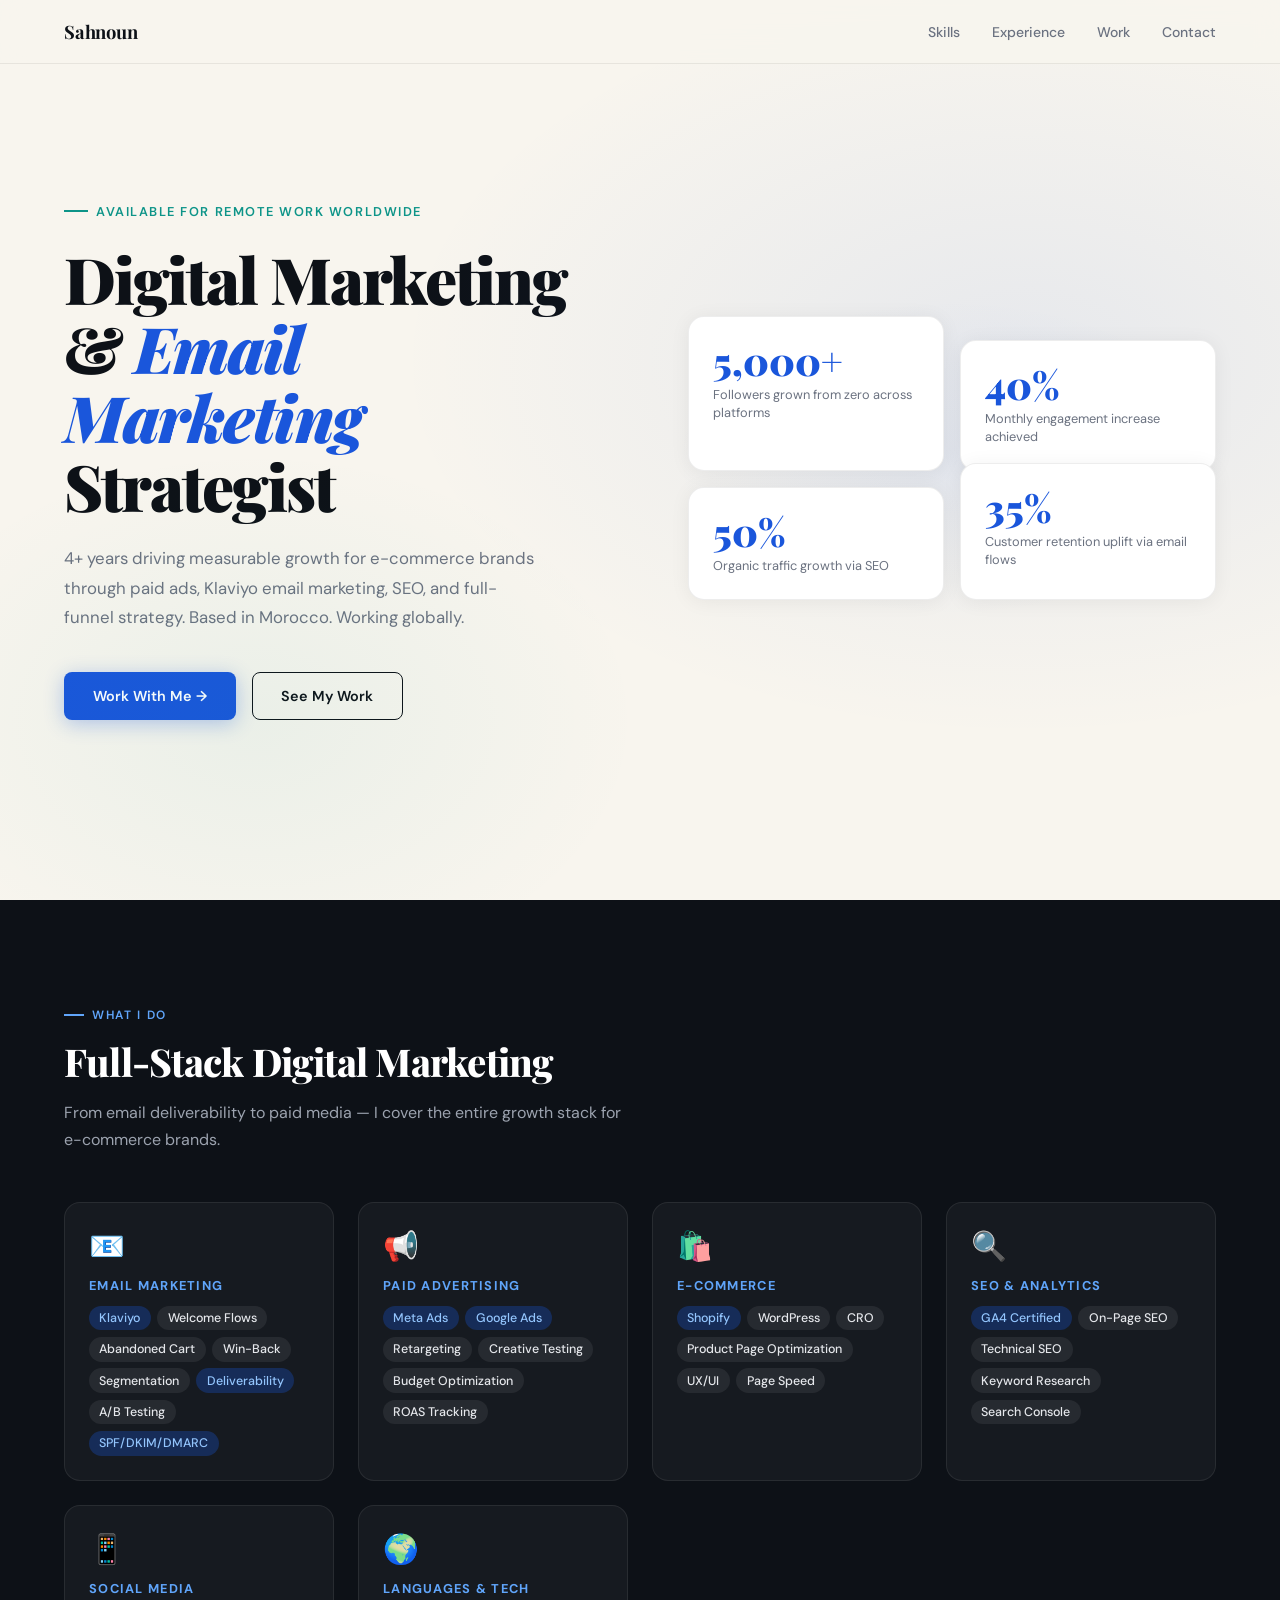
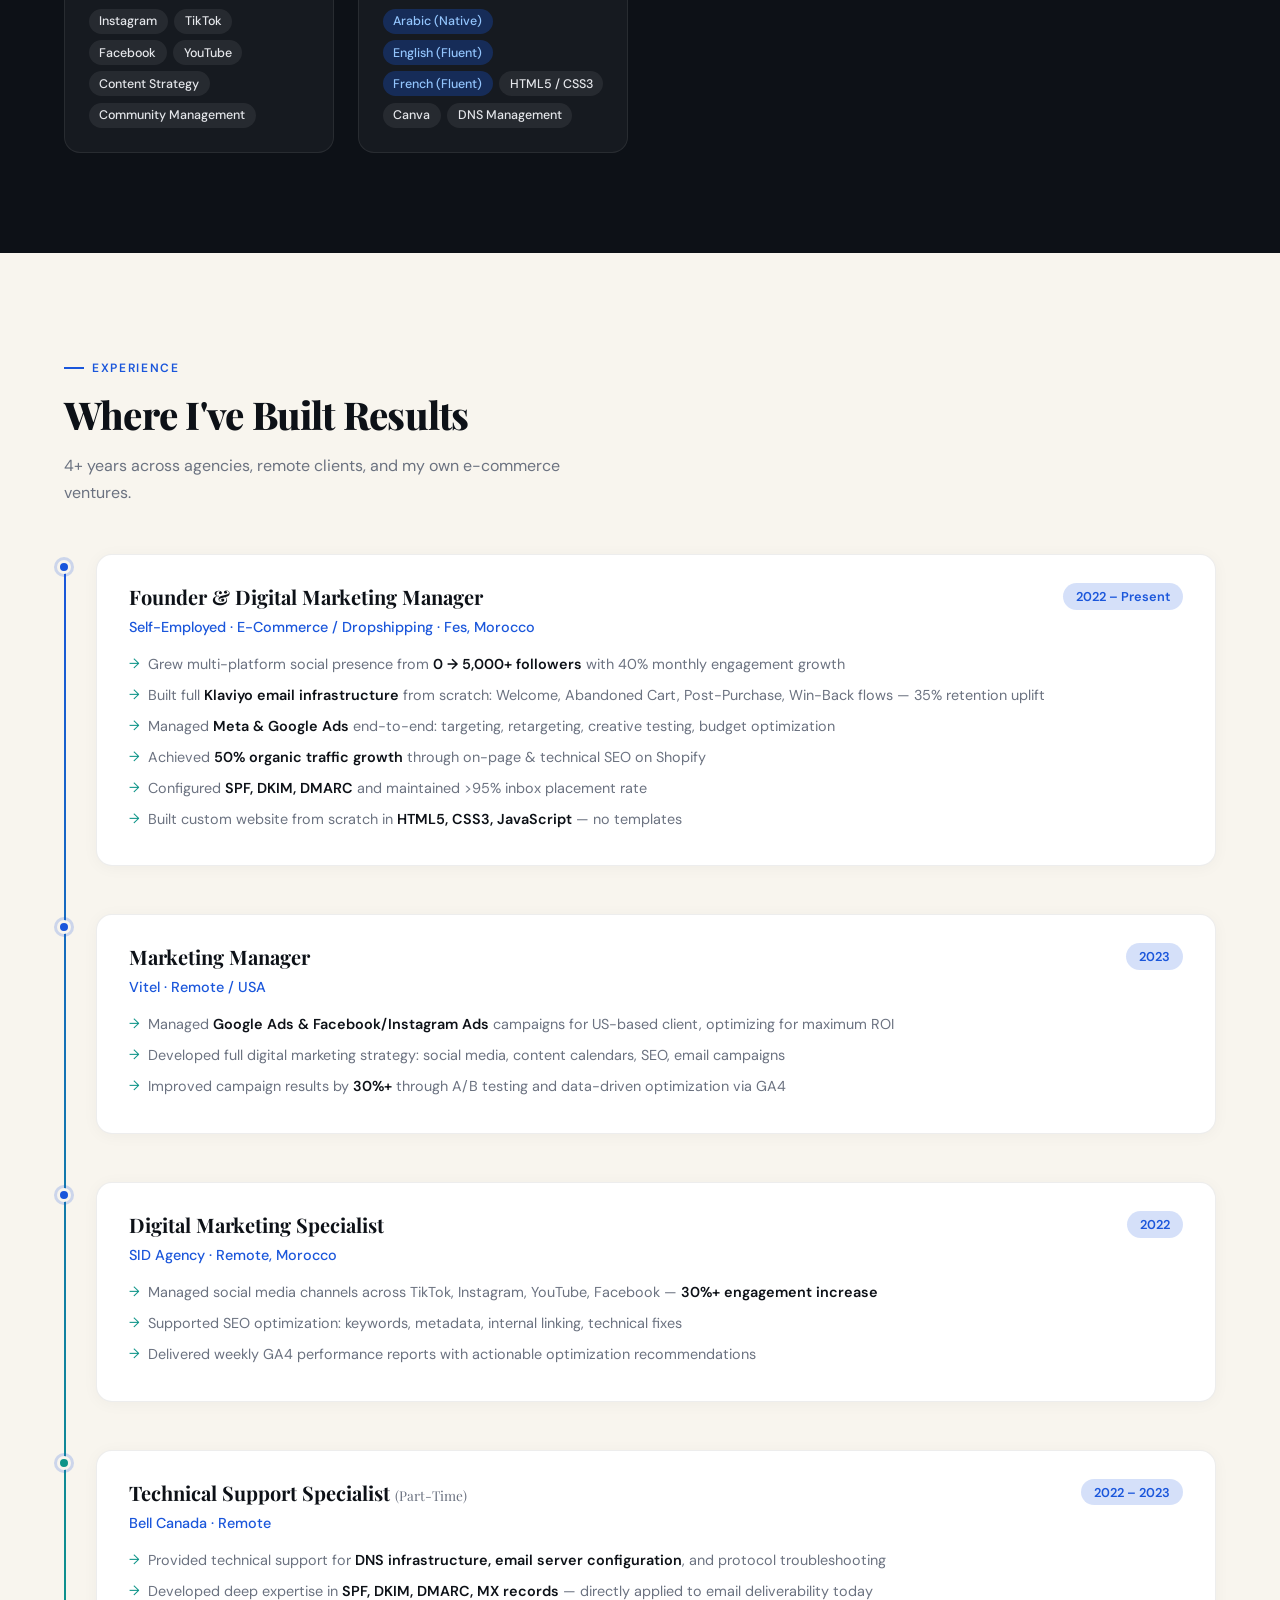
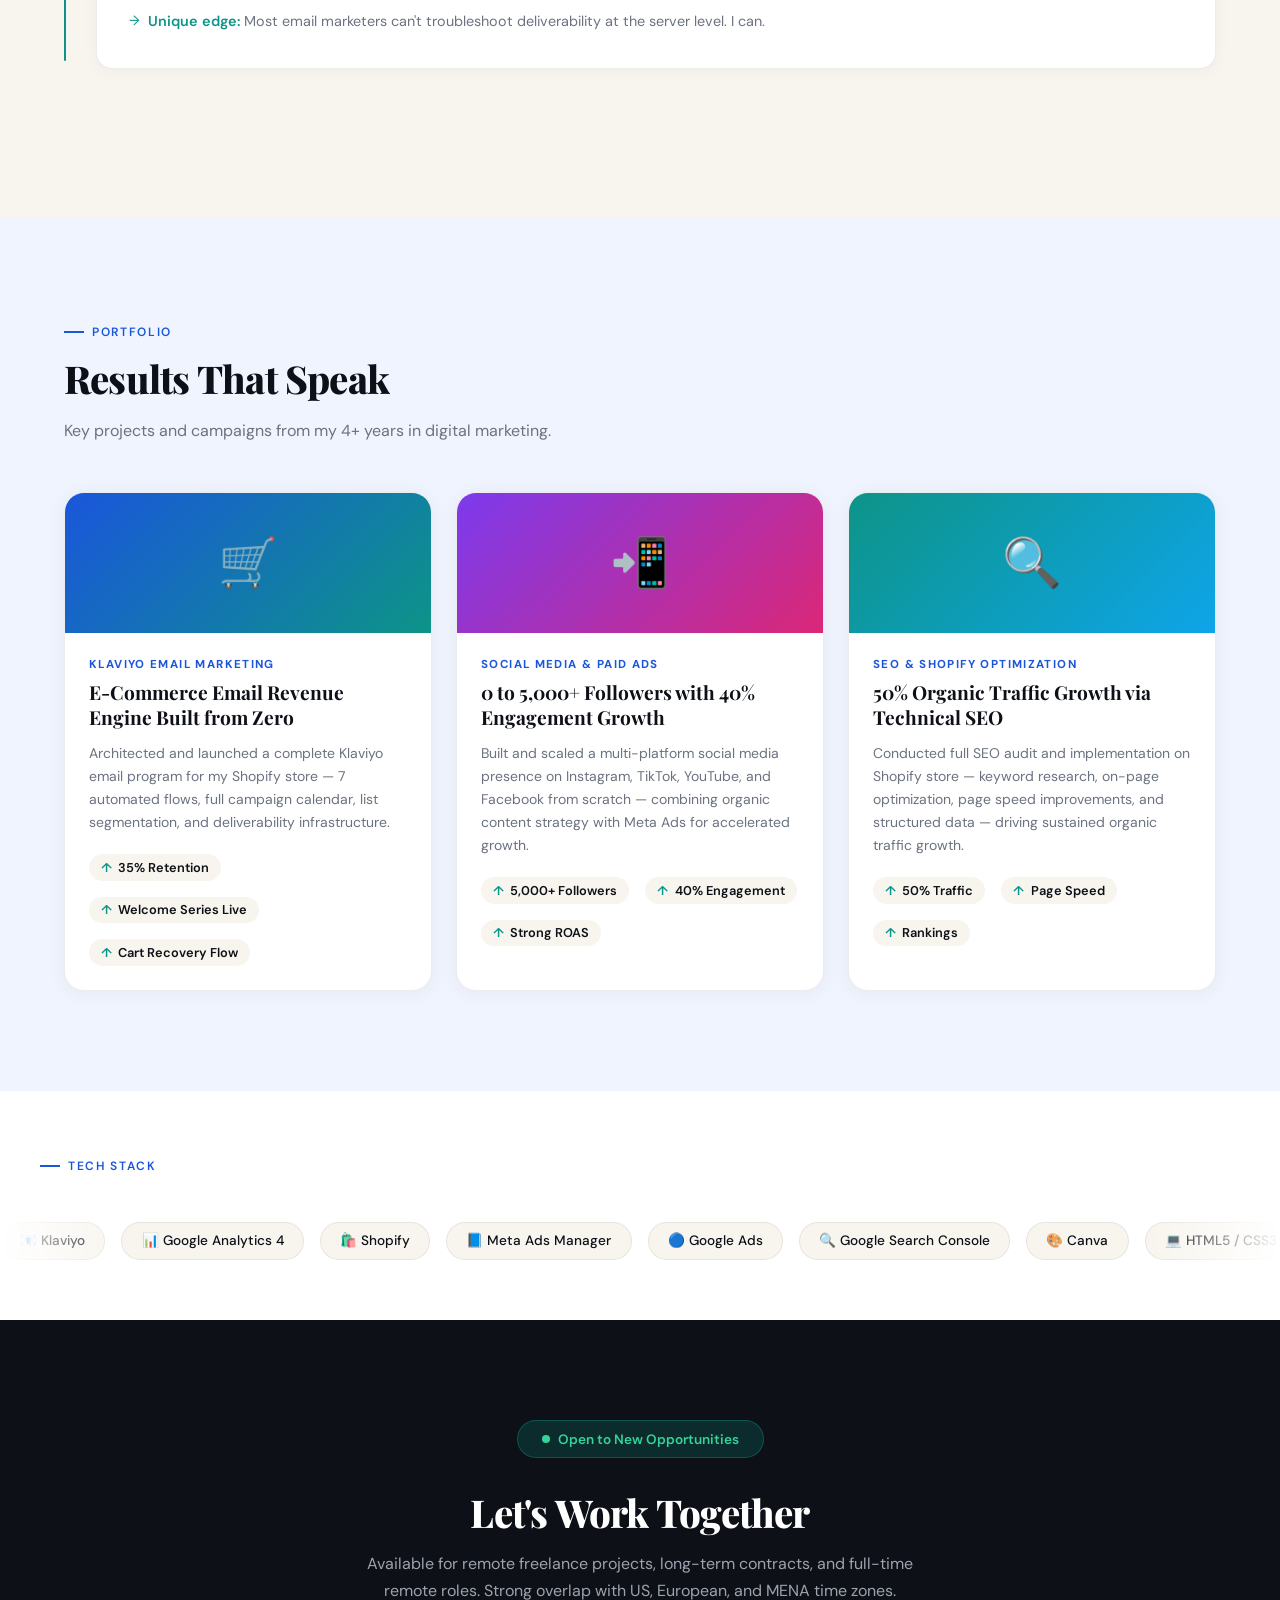
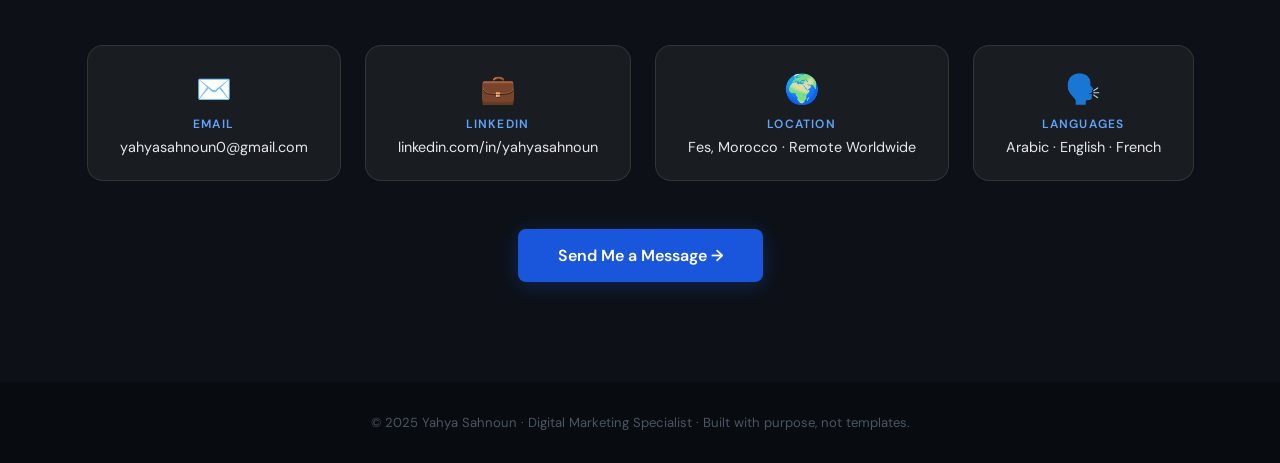
==== index.html @ 23390106 "Update index.html" ====
<!DOCTYPE html>
<html lang="en">
<head>
<meta charset="UTF-8"/>
<meta name="viewport" content="width=device-width, initial-scale=1.0"/>
<title>Yahya Sahnoun — Digital Marketing Specialist</title>
<link href="https://fonts.googleapis.com/css2?family=Playfair+Display:wght@400;700;900&family=DM+Sans:wght@300;400;500;600&display=swap" rel="stylesheet"/>
<style>
  :root {
    --ink: #0D1117;
    --blue: #1A56DB;
    --blue-mid: #3F74F6;
    --blue-glow: rgba(26,86,219,0.18);
    --teal: #0D9488;
    --teal-lite: #CCFBF1;
    --sand: #F8F5EE;
    --white: #FFFFFF;
    --gray: #6B7280;
    --card-bg: #FFFFFF;
    --border: rgba(0,0,0,0.07);
  }

  *, *::before, *::after { box-sizing: border-box; margin: 0; padding: 0; }

  html { scroll-behavior: smooth; }

  body {
    font-family: 'DM Sans', sans-serif;
    background: var(--sand);
    color: var(--ink);
    overflow-x: hidden;
  }

  /* ── NAV ── */
  nav {
    position: fixed; top: 0; left: 0; right: 0; z-index: 100;
    display: flex; align-items: center; justify-content: space-between;
    padding: 0 5vw;
    height: 64px;
    background: rgba(248,245,238,0.88);
    backdrop-filter: blur(12px);
    border-bottom: 1px solid var(--border);
  }
  .nav-logo { font-family: 'Playfair Display', serif; font-weight: 700; font-size: 1.15rem; color: var(--ink); letter-spacing: -0.01em; }
  .nav-links { display: flex; gap: 2rem; }
  .nav-links a { font-size: 0.875rem; font-weight: 500; color: var(--gray); text-decoration: none; transition: color .2s; }
  .nav-links a:hover { color: var(--blue); }

  /* ── HERO ── */
  .hero {
    min-height: 100vh;
    display: flex; align-items: center;
    padding: 96px 5vw 80px;
    position: relative;
    overflow: hidden;
  }
  .hero::before {
    content: '';
    position: absolute; inset: 0;
    background:
      radial-gradient(ellipse 70% 60% at 80% 40%, rgba(26,86,219,0.08) 0%, transparent 70%),
      radial-gradient(ellipse 50% 50% at 20% 80%, rgba(13,148,136,0.06) 0%, transparent 60%);
    pointer-events: none;
  }
  .hero-grid {
    display: grid;
    grid-template-columns: 1fr 1fr;
    gap: 6rem;
    align-items: center;
    max-width: 1200px;
    margin: 0 auto;
    width: 100%;
  }
  .hero-eyebrow {
    display: inline-flex; align-items: center; gap: 0.5rem;
    font-size: 0.8rem; font-weight: 600; letter-spacing: 0.12em; text-transform: uppercase;
    color: var(--teal);
    margin-bottom: 1.5rem;
  }
  .hero-eyebrow::before { content: ''; width: 24px; height: 2px; background: var(--teal); }
  .hero h1 {
    font-family: 'Playfair Display', serif;
    font-size: clamp(2.8rem, 5vw, 4.2rem);
    font-weight: 900;
    line-height: 1.08;
    letter-spacing: -0.03em;
    color: var(--ink);
    margin-bottom: 1.5rem;
  }
  .hero h1 em { font-style: italic; color: var(--blue); }
  .hero-desc {
    font-size: 1.05rem; line-height: 1.75; color: var(--gray);
    max-width: 480px; margin-bottom: 2.5rem;
  }
  .hero-cta {
    display: flex; gap: 1rem; flex-wrap: wrap;
  }
  .btn-primary {
    display: inline-flex; align-items: center; gap: 0.5rem;
    padding: 0.85rem 1.8rem;
    background: var(--blue);
    color: white; font-weight: 600; font-size: 0.9rem;
    border-radius: 8px; text-decoration: none;
    transition: all .25s; box-shadow: 0 4px 20px rgba(26,86,219,0.3);
  }
  .btn-primary:hover { background: #1445B8; transform: translateY(-2px); box-shadow: 0 8px 28px rgba(26,86,219,0.4); }
  .btn-secondary {
    display: inline-flex; align-items: center; gap: 0.5rem;
    padding: 0.85rem 1.8rem;
    background: transparent; border: 1.5px solid var(--ink);
    color: var(--ink); font-weight: 600; font-size: 0.9rem;
    border-radius: 8px; text-decoration: none;
    transition: all .25s;
  }
  .btn-secondary:hover { background: var(--ink); color: white; }

  /* Stats card stack */
  .hero-stats {
    display: grid; grid-template-columns: 1fr 1fr; gap: 1rem;
    position: relative;
  }
  .hero-stats::before {
    content: '';
    position: absolute; top: -20px; right: -20px; bottom: -20px; left: -20px;
    background: radial-gradient(ellipse at center, rgba(26,86,219,0.05) 0%, transparent 70%);
    pointer-events: none;
  }
  .stat-card {
    background: var(--white);
    border-radius: 16px;
    padding: 1.5rem;
    box-shadow: 0 2px 20px rgba(0,0,0,0.06);
    border: 1px solid var(--border);
    transition: transform .25s, box-shadow .25s;
    position: relative; overflow: hidden;
  }
  .stat-card::after {
    content: '';
    position: absolute; bottom: 0; left: 0; right: 0; height: 3px;
    background: linear-gradient(90deg, var(--blue), var(--teal));
    transform: scaleX(0); transform-origin: left;
    transition: transform .3s;
  }
  .stat-card:hover { transform: translateY(-4px); box-shadow: 0 8px 32px rgba(0,0,0,0.1); }
  .stat-card:hover::after { transform: scaleX(1); }
  .stat-card:nth-child(2) { margin-top: 1.5rem; }
  .stat-card:nth-child(4) { margin-top: -1.5rem; }
  .stat-num {
    font-family: 'Playfair Display', serif;
    font-size: 2.4rem; font-weight: 900;
    color: var(--blue); line-height: 1;
    margin-bottom: 0.4rem;
  }
  .stat-label { font-size: 0.8rem; color: var(--gray); line-height: 1.4; }

  /* ── SECTION COMMON ── */
  section { padding: 100px 5vw; }
  .section-inner { max-width: 1200px; margin: 0 auto; }
  .section-label {
    display: inline-flex; align-items: center; gap: 0.5rem;
    font-size: 0.75rem; font-weight: 600; letter-spacing: 0.14em; text-transform: uppercase;
    color: var(--blue); margin-bottom: 1rem;
  }
  .section-label::before { content: ''; width: 20px; height: 2px; background: var(--blue); }
  .section-title {
    font-family: 'Playfair Display', serif;
    font-size: clamp(1.9rem, 3vw, 2.8rem);
    font-weight: 800; letter-spacing: -0.02em; line-height: 1.15;
    color: var(--ink); margin-bottom: 1rem;
  }
  .section-desc { font-size: 1rem; color: var(--gray); max-width: 560px; line-height: 1.7; margin-bottom: 3rem; }

  /* ── SKILLS ── */
  .skills-section { background: var(--ink); }
  .skills-section .section-label { color: #60A5FA; }
  .skills-section .section-label::before { background: #60A5FA; }
  .skills-section .section-title { color: white; }
  .skills-section .section-desc { color: #9CA3AF; }

  .skills-grid {
    display: grid;
    grid-template-columns: repeat(auto-fit, minmax(240px, 1fr));
    gap: 1.5rem;
  }
  .skill-cat {
    background: rgba(255,255,255,0.04);
    border: 1px solid rgba(255,255,255,0.08);
    border-radius: 16px;
    padding: 1.5rem;
    transition: background .25s, border-color .25s;
  }
  .skill-cat:hover { background: rgba(255,255,255,0.07); border-color: rgba(26,86,219,0.4); }
  .skill-cat-icon { font-size: 1.8rem; margin-bottom: 0.75rem; }
  .skill-cat-name { font-size: 0.8rem; font-weight: 700; letter-spacing: 0.1em; text-transform: uppercase; color: #60A5FA; margin-bottom: 0.75rem; }
  .skill-tags { display: flex; flex-wrap: wrap; gap: 0.4rem; }
  .skill-tag {
    font-size: 0.78rem; font-weight: 500;
    padding: 0.28rem 0.65rem;
    border-radius: 100px;
    background: rgba(255,255,255,0.07);
    color: #E5E7EB;
  }
  .skill-tag.highlight { background: rgba(26,86,219,0.3); color: #93C5FD; }

  /* ── EXPERIENCE ── */
  .experience-section { background: var(--sand); }
  .timeline { position: relative; padding-left: 2rem; }
  .timeline::before {
    content: '';
    position: absolute; left: 0; top: 8px; bottom: 8px; width: 2px;
    background: linear-gradient(to bottom, var(--blue), var(--teal));
    border-radius: 2px;
  }
  .timeline-item {
    position: relative; margin-bottom: 3rem;
  }
  .timeline-dot {
    position: absolute; left: -2.45rem; top: 6px;
    width: 14px; height: 14px; border-radius: 50%;
    background: var(--blue); border: 3px solid var(--sand);
    box-shadow: 0 0 0 3px rgba(26,86,219,0.2);
  }
  .exp-card {
    background: var(--white);
    border-radius: 16px;
    padding: 1.75rem 2rem;
    border: 1px solid var(--border);
    box-shadow: 0 2px 16px rgba(0,0,0,0.04);
    transition: transform .25s, box-shadow .25s;
  }
  .exp-card:hover { transform: translateX(4px); box-shadow: 0 6px 28px rgba(0,0,0,0.08); }
  .exp-header { display: flex; justify-content: space-between; align-items: flex-start; margin-bottom: 0.5rem; flex-wrap: wrap; gap: 0.5rem; }
  .exp-title { font-family: 'Playfair Display', serif; font-size: 1.25rem; font-weight: 700; color: var(--ink); }
  .exp-period {
    font-size: 0.8rem; font-weight: 600; padding: 0.3rem 0.8rem;
    background: var(--blue-glow); color: var(--blue); border-radius: 100px;
  }
  .exp-org { font-size: 0.9rem; font-weight: 500; color: var(--blue); margin-bottom: 1rem; }
  .exp-bullets { list-style: none; }
  .exp-bullets li {
    position: relative; padding-left: 1.2rem;
    font-size: 0.9rem; color: var(--gray); line-height: 1.7; margin-bottom: 0.4rem;
  }
  .exp-bullets li::before { content: '→'; position: absolute; left: 0; color: var(--teal); font-size: 0.85rem; }
  .exp-bullets li strong { color: var(--ink); font-weight: 600; }

  /* ── CASE STUDIES ── */
  .cases-section { background: #F0F4FF; }
  .cases-grid { display: grid; grid-template-columns: repeat(auto-fit, minmax(320px, 1fr)); gap: 1.5rem; }
  .case-card {
    background: white;
    border-radius: 20px;
    overflow: hidden;
    border: 1px solid var(--border);
    box-shadow: 0 2px 20px rgba(0,0,0,0.05);
    transition: transform .3s, box-shadow .3s;
  }
  .case-card:hover { transform: translateY(-6px); box-shadow: 0 16px 48px rgba(0,0,0,0.1); }
  .case-banner {
    height: 140px;
    display: flex; align-items: center; justify-content: center;
    font-size: 3rem;
    position: relative; overflow: hidden;
  }
  .case-banner-1 { background: linear-gradient(135deg, #1A56DB 0%, #0D9488 100%); }
  .case-banner-2 { background: linear-gradient(135deg, #7C3AED 0%, #DB2777 100%); }
  .case-banner-3 { background: linear-gradient(135deg, #0D9488 0%, #0EA5E9 100%); }
  .case-body { padding: 1.5rem; }
  .case-category { font-size: 0.72rem; font-weight: 700; letter-spacing: 0.12em; text-transform: uppercase; color: var(--blue); margin-bottom: 0.5rem; }
  .case-title { font-family: 'Playfair Display', serif; font-size: 1.2rem; font-weight: 700; color: var(--ink); margin-bottom: 0.75rem; line-height: 1.3; }
  .case-desc { font-size: 0.875rem; color: var(--gray); line-height: 1.65; margin-bottom: 1.25rem; }
  .case-metrics { display: flex; gap: 1rem; flex-wrap: wrap; }
  .metric-pill {
    display: flex; align-items: center; gap: 0.4rem;
    font-size: 0.8rem; font-weight: 600;
    padding: 0.3rem 0.75rem;
    border-radius: 100px; background: var(--sand);
  }
  .metric-pill .arrow { color: var(--teal); }

  /* ── TOOLS ── */
  .tools-section { background: var(--white); }
  .tools-marquee {
    overflow: hidden;
    mask-image: linear-gradient(to right, transparent 0%, black 10%, black 90%, transparent 100%);
    -webkit-mask-image: linear-gradient(to right, transparent 0%, black 10%, black 90%, transparent 100%);
  }
  .tools-track {
    display: flex; gap: 1rem; width: max-content;
    animation: marquee 28s linear infinite;
  }
  .tools-track:hover { animation-play-state: paused; }
  @keyframes marquee { from { transform: translateX(0); } to { transform: translateX(-50%); } }
  .tool-chip {
    display: flex; align-items: center; gap: 0.5rem;
    padding: 0.6rem 1.2rem;
    background: var(--sand); border: 1px solid var(--border);
    border-radius: 100px; white-space: nowrap;
    font-size: 0.85rem; font-weight: 500; color: var(--ink);
    transition: background .2s;
    cursor: default;
  }
  .tool-chip:hover { background: #EFF6FF; border-color: rgba(26,86,219,0.3); }

  /* ── CONTACT ── */
  .contact-section {
    background: var(--ink);
    text-align: center;
  }
  .contact-section .section-title { color: white; }
  .contact-section .section-desc { color: #9CA3AF; margin: 0 auto 2.5rem; }
  .contact-cards { display: flex; justify-content: center; gap: 1.5rem; flex-wrap: wrap; margin-bottom: 3rem; }
  .contact-card {
    background: rgba(255,255,255,0.05);
    border: 1px solid rgba(255,255,255,0.1);
    border-radius: 16px; padding: 1.5rem 2rem;
    min-width: 200px; text-align: center;
    transition: background .25s, border-color .25s;
  }
  .contact-card:hover { background: rgba(255,255,255,0.09); border-color: rgba(26,86,219,0.5); }
  .contact-card-icon { font-size: 1.8rem; margin-bottom: 0.5rem; }
  .contact-card-label { font-size: 0.75rem; font-weight: 600; letter-spacing: 0.1em; text-transform: uppercase; color: #60A5FA; margin-bottom: 0.4rem; }
  .contact-card-val { font-size: 0.9rem; color: #E5E7EB; }
  .availability-badge {
    display: inline-flex; align-items: center; gap: 0.5rem;
    padding: 0.6rem 1.5rem;
    background: rgba(13,148,136,0.2); border: 1px solid rgba(13,148,136,0.4);
    border-radius: 100px; color: #34D399; font-size: 0.85rem; font-weight: 600;
    margin-bottom: 2rem;
  }
  .availability-badge::before { content: ''; width: 8px; height: 8px; border-radius: 50%; background: #34D399; animation: pulse 2s infinite; }
  @keyframes pulse { 0%,100%{opacity:1;} 50%{opacity:0.4;} }

  /* ── FOOTER ── */
  footer {
    background: #080C10;
    padding: 2rem 5vw;
    text-align: center;
    font-size: 0.82rem; color: #4B5563;
  }

  /* ── ANIMATIONS ── */
  .reveal {
    opacity: 0; transform: translateY(28px);
    transition: opacity .6s ease, transform .6s ease;
  }
  .reveal.visible { opacity: 1; transform: none; }

  @media (max-width: 768px) {
    .hero-grid { grid-template-columns: 1fr; gap: 3rem; }
    .hero-stats { display: none; }
    nav .nav-links { display: none; }
  }
</style>
</head>
<body>

<!-- NAV -->
<nav>
  <div class="nav-logo"> Sahnoun</div>
  <div class="nav-links">
    <a href="#skills">Skills</a>
    <a href="#experience">Experience</a>
    <a href="#work">Work</a>
    <a href="#contact">Contact</a>
  </div>
</nav>

<!-- HERO -->
<section class="hero">
  <div class="hero-grid">
    <div>
      <div class="hero-eyebrow">Available for Remote Work Worldwide</div>
      <h1>Digital Marketing<br/>& <em>Email Marketing</em><br/>Strategist</h1>
      <p class="hero-desc">
        4+ years driving measurable growth for e-commerce brands through paid ads, Klaviyo email marketing, SEO, and full-funnel strategy. Based in Morocco. Working globally.
      </p>
      <div class="hero-cta">
        <a href="#contact" class="btn-primary">Work With Me →</a>
        <a href="#work" class="btn-secondary">See My Work</a>
      </div>
    </div>
    <div class="hero-stats">
      <div class="stat-card reveal">
        <div class="stat-num">5,000+</div>
        <div class="stat-label">Followers grown from zero across platforms</div>
      </div>
      <div class="stat-card reveal">
        <div class="stat-num">40%</div>
        <div class="stat-label">Monthly engagement increase achieved</div>
      </div>
      <div class="stat-card reveal">
        <div class="stat-num">50%</div>
        <div class="stat-label">Organic traffic growth via SEO</div>
      </div>
      <div class="stat-card reveal">
        <div class="stat-num">35%</div>
        <div class="stat-label">Customer retention uplift via email flows</div>
      </div>
    </div>
  </div>
</section>

<!-- SKILLS -->
<section class="skills-section" id="skills">
  <div class="section-inner">
    <div class="section-label">What I Do</div>
    <h2 class="section-title" style="color:white;">Full-Stack Digital Marketing</h2>
    <p class="section-desc">From email deliverability to paid media — I cover the entire growth stack for e-commerce brands.</p>
    <div class="skills-grid">
      <div class="skill-cat reveal">
        <div class="skill-cat-icon">📧</div>
        <div class="skill-cat-name">Email Marketing</div>
        <div class="skill-tags">
          <span class="skill-tag highlight">Klaviyo</span>
          <span class="skill-tag">Welcome Flows</span>
          <span class="skill-tag">Abandoned Cart</span>
          <span class="skill-tag">Win-Back</span>
          <span class="skill-tag">Segmentation</span>
          <span class="skill-tag highlight">Deliverability</span>
          <span class="skill-tag">A/B Testing</span>
          <span class="skill-tag highlight">SPF/DKIM/DMARC</span>
        </div>
      </div>
      <div class="skill-cat reveal">
        <div class="skill-cat-icon">📢</div>
        <div class="skill-cat-name">Paid Advertising</div>
        <div class="skill-tags">
          <span class="skill-tag highlight">Meta Ads</span>
          <span class="skill-tag highlight">Google Ads</span>
          <span class="skill-tag">Retargeting</span>
          <span class="skill-tag">Creative Testing</span>
          <span class="skill-tag">Budget Optimization</span>
          <span class="skill-tag">ROAS Tracking</span>
        </div>
      </div>
      <div class="skill-cat reveal">
        <div class="skill-cat-icon">🛍️</div>
        <div class="skill-cat-name">E-Commerce</div>
        <div class="skill-tags">
          <span class="skill-tag highlight">Shopify</span>
          <span class="skill-tag">WordPress</span>
          <span class="skill-tag">CRO</span>
          <span class="skill-tag">Product Page Optimization</span>
          <span class="skill-tag">UX/UI</span>
          <span class="skill-tag">Page Speed</span>
        </div>
      </div>
      <div class="skill-cat reveal">
        <div class="skill-cat-icon">🔍</div>
        <div class="skill-cat-name">SEO & Analytics</div>
        <div class="skill-tags">
          <span class="skill-tag highlight">GA4 Certified</span>
          <span class="skill-tag">On-Page SEO</span>
          <span class="skill-tag">Technical SEO</span>
          <span class="skill-tag">Keyword Research</span>
          <span class="skill-tag">Search Console</span>
        </div>
      </div>
      <div class="skill-cat reveal">
        <div class="skill-cat-icon">📱</div>
        <div class="skill-cat-name">Social Media</div>
        <div class="skill-tags">
          <span class="skill-tag">Instagram</span>
          <span class="skill-tag">TikTok</span>
          <span class="skill-tag">Facebook</span>
          <span class="skill-tag">YouTube</span>
          <span class="skill-tag">Content Strategy</span>
          <span class="skill-tag">Community Management</span>
        </div>
      </div>
      <div class="skill-cat reveal">
        <div class="skill-cat-icon">🌍</div>
        <div class="skill-cat-name">Languages & Tech</div>
        <div class="skill-tags">
          <span class="skill-tag highlight">Arabic (Native)</span>
          <span class="skill-tag highlight">English (Fluent)</span>
          <span class="skill-tag highlight">French (Fluent)</span>
          <span class="skill-tag">HTML5 / CSS3</span>
          <span class="skill-tag">Canva</span>
          <span class="skill-tag">DNS Management</span>
        </div>
      </div>
    </div>
  </div>
</section>

<!-- EXPERIENCE -->
<section class="experience-section" id="experience">
  <div class="section-inner">
    <div class="section-label">Experience</div>
    <h2 class="section-title">Where I've Built Results</h2>
    <p class="section-desc">4+ years across agencies, remote clients, and my own e-commerce ventures.</p>
    <div class="timeline">

      <div class="timeline-item reveal">
        <div class="timeline-dot"></div>
        <div class="exp-card">
          <div class="exp-header">
            <div class="exp-title">Founder & Digital Marketing Manager</div>
            <div class="exp-period">2022 – Present</div>
          </div>
          <div class="exp-org">Self-Employed · E-Commerce / Dropshipping · Fes, Morocco</div>
          <ul class="exp-bullets">
            <li>Grew multi-platform social presence from <strong>0 → 5,000+ followers</strong> with 40% monthly engagement growth</li>
            <li>Built full <strong>Klaviyo email infrastructure</strong> from scratch: Welcome, Abandoned Cart, Post-Purchase, Win-Back flows — 35% retention uplift</li>
            <li>Managed <strong>Meta & Google Ads</strong> end-to-end: targeting, retargeting, creative testing, budget optimization</li>
            <li>Achieved <strong>50% organic traffic growth</strong> through on-page & technical SEO on Shopify</li>
            <li>Configured <strong>SPF, DKIM, DMARC</strong> and maintained >95% inbox placement rate</li>
            <li>Built custom website from scratch in <strong>HTML5, CSS3, JavaScript</strong> — no templates</li>
          </ul>
        </div>
      </div>

      <div class="timeline-item reveal">
        <div class="timeline-dot"></div>
        <div class="exp-card">
          <div class="exp-header">
            <div class="exp-title">Marketing Manager</div>
            <div class="exp-period">2023</div>
          </div>
          <div class="exp-org">Vitel · Remote / USA</div>
          <ul class="exp-bullets">
            <li>Managed <strong>Google Ads & Facebook/Instagram Ads</strong> campaigns for US-based client, optimizing for maximum ROI</li>
            <li>Developed full digital marketing strategy: social media, content calendars, SEO, email campaigns</li>
            <li>Improved campaign results by <strong>30%+</strong> through A/B testing and data-driven optimization via GA4</li>
          </ul>
        </div>
      </div>

      <div class="timeline-item reveal">
        <div class="timeline-dot"></div>
        <div class="exp-card">
          <div class="exp-header">
            <div class="exp-title">Digital Marketing Specialist</div>
            <div class="exp-period">2022</div>
          </div>
          <div class="exp-org">SID Agency · Remote, Morocco</div>
          <ul class="exp-bullets">
            <li>Managed social media channels across TikTok, Instagram, YouTube, Facebook — <strong>30%+ engagement increase</strong></li>
            <li>Supported SEO optimization: keywords, metadata, internal linking, technical fixes</li>
            <li>Delivered weekly GA4 performance reports with actionable optimization recommendations</li>
          </ul>
        </div>
      </div>

      <div class="timeline-item reveal">
        <div class="timeline-dot" style="background: var(--teal);"></div>
        <div class="exp-card">
          <div class="exp-header">
            <div class="exp-title">Technical Support Specialist <span style="font-size:0.85rem; font-weight:400; color:var(--gray);">(Part-Time)</span></div>
            <div class="exp-period">2022 – 2023</div>
          </div>
          <div class="exp-org">Bell Canada · Remote</div>
          <ul class="exp-bullets">
            <li>Provided technical support for <strong>DNS infrastructure, email server configuration</strong>, and protocol troubleshooting</li>
            <li>Developed deep expertise in <strong>SPF, DKIM, DMARC, MX records</strong> — directly applied to email deliverability today</li>
            <li><em style="color:var(--teal); font-style:normal; font-weight:600;">Unique edge:</em> Most email marketers can't troubleshoot deliverability at the server level. I can.</li>
          </ul>
        </div>
      </div>

    </div>
  </div>
</section>

<!-- CASE STUDIES -->
<section class="cases-section" id="work">
  <div class="section-inner">
    <div class="section-label">Portfolio</div>
    <h2 class="section-title">Results That Speak</h2>
    <p class="section-desc">Key projects and campaigns from my 4+ years in digital marketing.</p>
    <div class="cases-grid">

      <div class="case-card reveal">
        <div class="case-banner case-banner-1">🛒</div>
        <div class="case-body">
          <div class="case-category">Klaviyo Email Marketing</div>
          <div class="case-title">E-Commerce Email Revenue Engine Built from Zero</div>
          <div class="case-desc">Architected and launched a complete Klaviyo email program for my Shopify store — 7 automated flows, full campaign calendar, list segmentation, and deliverability infrastructure.</div>
          <div class="case-metrics">
            <div class="metric-pill"><span class="arrow">↑</span> 35% Retention</div>
            <div class="metric-pill"><span class="arrow">↑</span> Welcome Series Live</div>
            <div class="metric-pill"><span class="arrow">↑</span> Cart Recovery Flow</div>
          </div>
        </div>
      </div>

      <div class="case-card reveal">
        <div class="case-banner case-banner-2">📲</div>
        <div class="case-body">
          <div class="case-category">Social Media & Paid Ads</div>
          <div class="case-title">0 to 5,000+ Followers with 40% Engagement Growth</div>
          <div class="case-desc">Built and scaled a multi-platform social media presence on Instagram, TikTok, YouTube, and Facebook from scratch — combining organic content strategy with Meta Ads for accelerated growth.</div>
          <div class="case-metrics">
            <div class="metric-pill"><span class="arrow">↑</span> 5,000+ Followers</div>
            <div class="metric-pill"><span class="arrow">↑</span> 40% Engagement</div>
            <div class="metric-pill"><span class="arrow">↑</span> Strong ROAS</div>
          </div>
        </div>
      </div>

      <div class="case-card reveal">
        <div class="case-banner case-banner-3">🔍</div>
        <div class="case-body">
          <div class="case-category">SEO & Shopify Optimization</div>
          <div class="case-title">50% Organic Traffic Growth via Technical SEO</div>
          <div class="case-desc">Conducted full SEO audit and implementation on Shopify store — keyword research, on-page optimization, page speed improvements, and structured data — driving sustained organic traffic growth.</div>
          <div class="case-metrics">
            <div class="metric-pill"><span class="arrow">↑</span> 50% Traffic</div>
            <div class="metric-pill"><span class="arrow">↑</span> Page Speed</div>
            <div class="metric-pill"><span class="arrow">↑</span> Rankings</div>
          </div>
        </div>
      </div>

    </div>
  </div>
</section>

<!-- TOOLS MARQUEE -->
<section class="tools-section" style="padding: 60px 0;">
  <div class="section-inner" style="margin-bottom:2rem;">
    <div class="section-label" style="justify-content:center;">Tech Stack</div>
  </div>
  <div class="tools-marquee">
    <div class="tools-track">
      <div class="tool-chip">📧 Klaviyo</div>
      <div class="tool-chip">📊 Google Analytics 4</div>
      <div class="tool-chip">🛍️ Shopify</div>
      <div class="tool-chip">📘 Meta Ads Manager</div>
      <div class="tool-chip">🔵 Google Ads</div>
      <div class="tool-chip">🔍 Google Search Console</div>
      <div class="tool-chip">🎨 Canva</div>
      <div class="tool-chip">💻 HTML5 / CSS3</div>
      <div class="tool-chip">🔒 SPF / DKIM / DMARC</div>
      <div class="tool-chip">🌐 WordPress</div>
      <div class="tool-chip">📱 TikTok Ads</div>
      <div class="tool-chip">🧪 A/B Testing</div>
      <div class="tool-chip">🛠️ MXToolbox</div>
      <div class="tool-chip">📈 GA4 Certified</div>
      <!-- Duplicate for infinite scroll -->
      <div class="tool-chip">📧 Klaviyo</div>
      <div class="tool-chip">📊 Google Analytics 4</div>
      <div class="tool-chip">🛍️ Shopify</div>
      <div class="tool-chip">📘 Meta Ads Manager</div>
      <div class="tool-chip">🔵 Google Ads</div>
      <div class="tool-chip">🔍 Google Search Console</div>
      <div class="tool-chip">🎨 Canva</div>
      <div class="tool-chip">💻 HTML5 / CSS3</div>
      <div class="tool-chip">🔒 SPF / DKIM / DMARC</div>
      <div class="tool-chip">🌐 WordPress</div>
      <div class="tool-chip">📱 TikTok Ads</div>
      <div class="tool-chip">🧪 A/B Testing</div>
      <div class="tool-chip">🛠️ MXToolbox</div>
      <div class="tool-chip">📈 GA4 Certified</div>
    </div>
  </div>
</section>

<!-- CONTACT -->
<section class="contact-section" id="contact">
  <div class="section-inner">
    <div class="availability-badge">Open to New Opportunities</div>
    <h2 class="section-title">Let's Work Together</h2>
    <p class="section-desc">Available for remote freelance projects, long-term contracts, and full-time remote roles. Strong overlap with US, European, and MENA time zones.</p>
    <div class="contact-cards">
      <div class="contact-card">
        <div class="contact-card-icon">✉️</div>
        <div class="contact-card-label">Email</div>
        <div class="contact-card-val">yahyasahnoun0@gmail.com</div>
      </div>
      <div class="contact-card">
        <div class="contact-card-icon">💼</div>
        <div class="contact-card-label">LinkedIn</div>
        <div class="contact-card-val">linkedin.com/in/yahyasahnoun</div>
      </div>
      <div class="contact-card">
        <div class="contact-card-icon">🌍</div>
        <div class="contact-card-label">Location</div>
        <div class="contact-card-val">Fes, Morocco · Remote Worldwide</div>
      </div>
      <div class="contact-card">
        <div class="contact-card-icon">🗣️</div>
        <div class="contact-card-label">Languages</div>
        <div class="contact-card-val">Arabic · English · French</div>
      </div>
    </div>
    <a href="mailto:yahya.sahnoun@email.com" class="btn-primary" style="font-size:1rem; padding:1rem 2.5rem;">
      Send Me a Message →
    </a>
  </div>
</section>
 
<footer>
  <p>© 2025 Yahya Sahnoun · Digital Marketing Specialist · Built with purpose, not templates.</p>
</footer>

<script>
  // Reveal on scroll
  const reveals = document.querySelectorAll('.reveal');
  const io = new IntersectionObserver((entries) => {
    entries.forEach((e, i) => {
      if (e.isIntersecting) {
        setTimeout(() => e.target.classList.add('visible'), i * 80);
        io.unobserve(e.target);
      }
    });
  }, { threshold: 0.1 });
  reveals.forEach(el => io.observe(el));
</script>
</body>
</html>
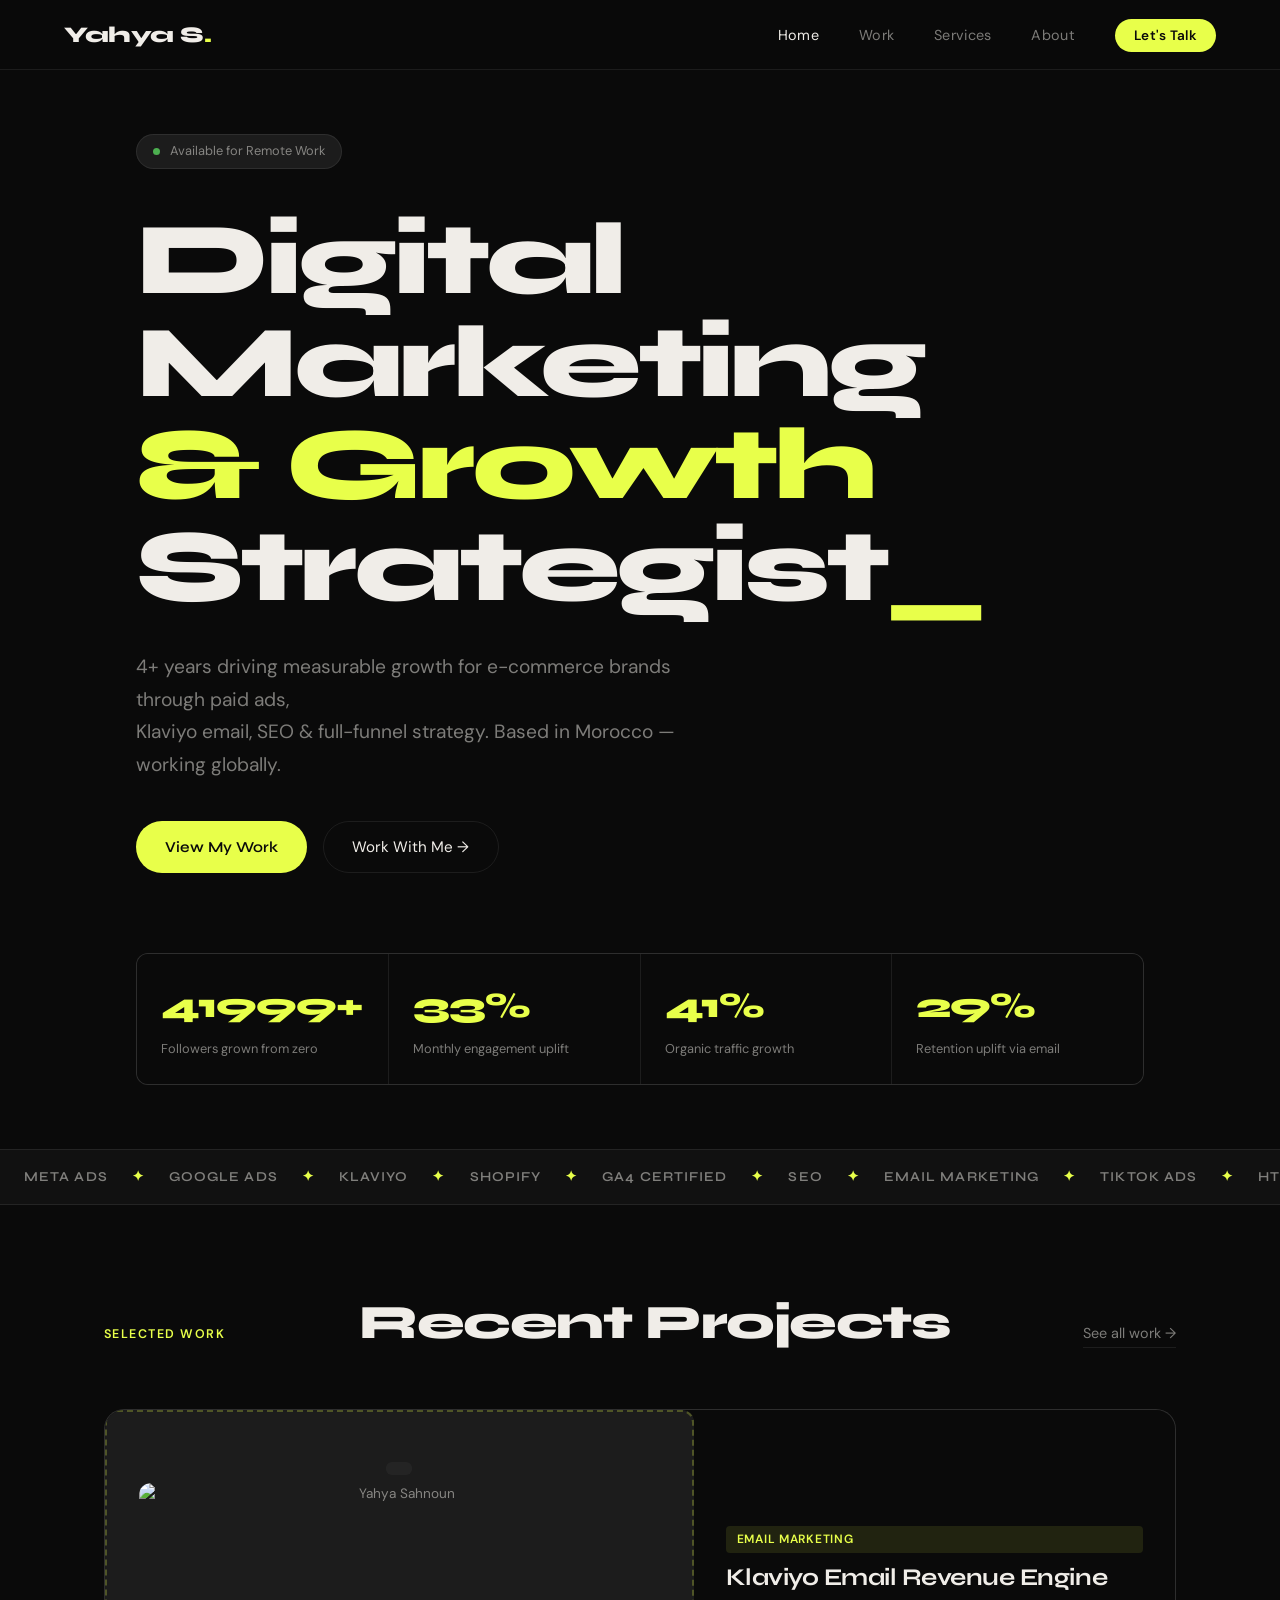
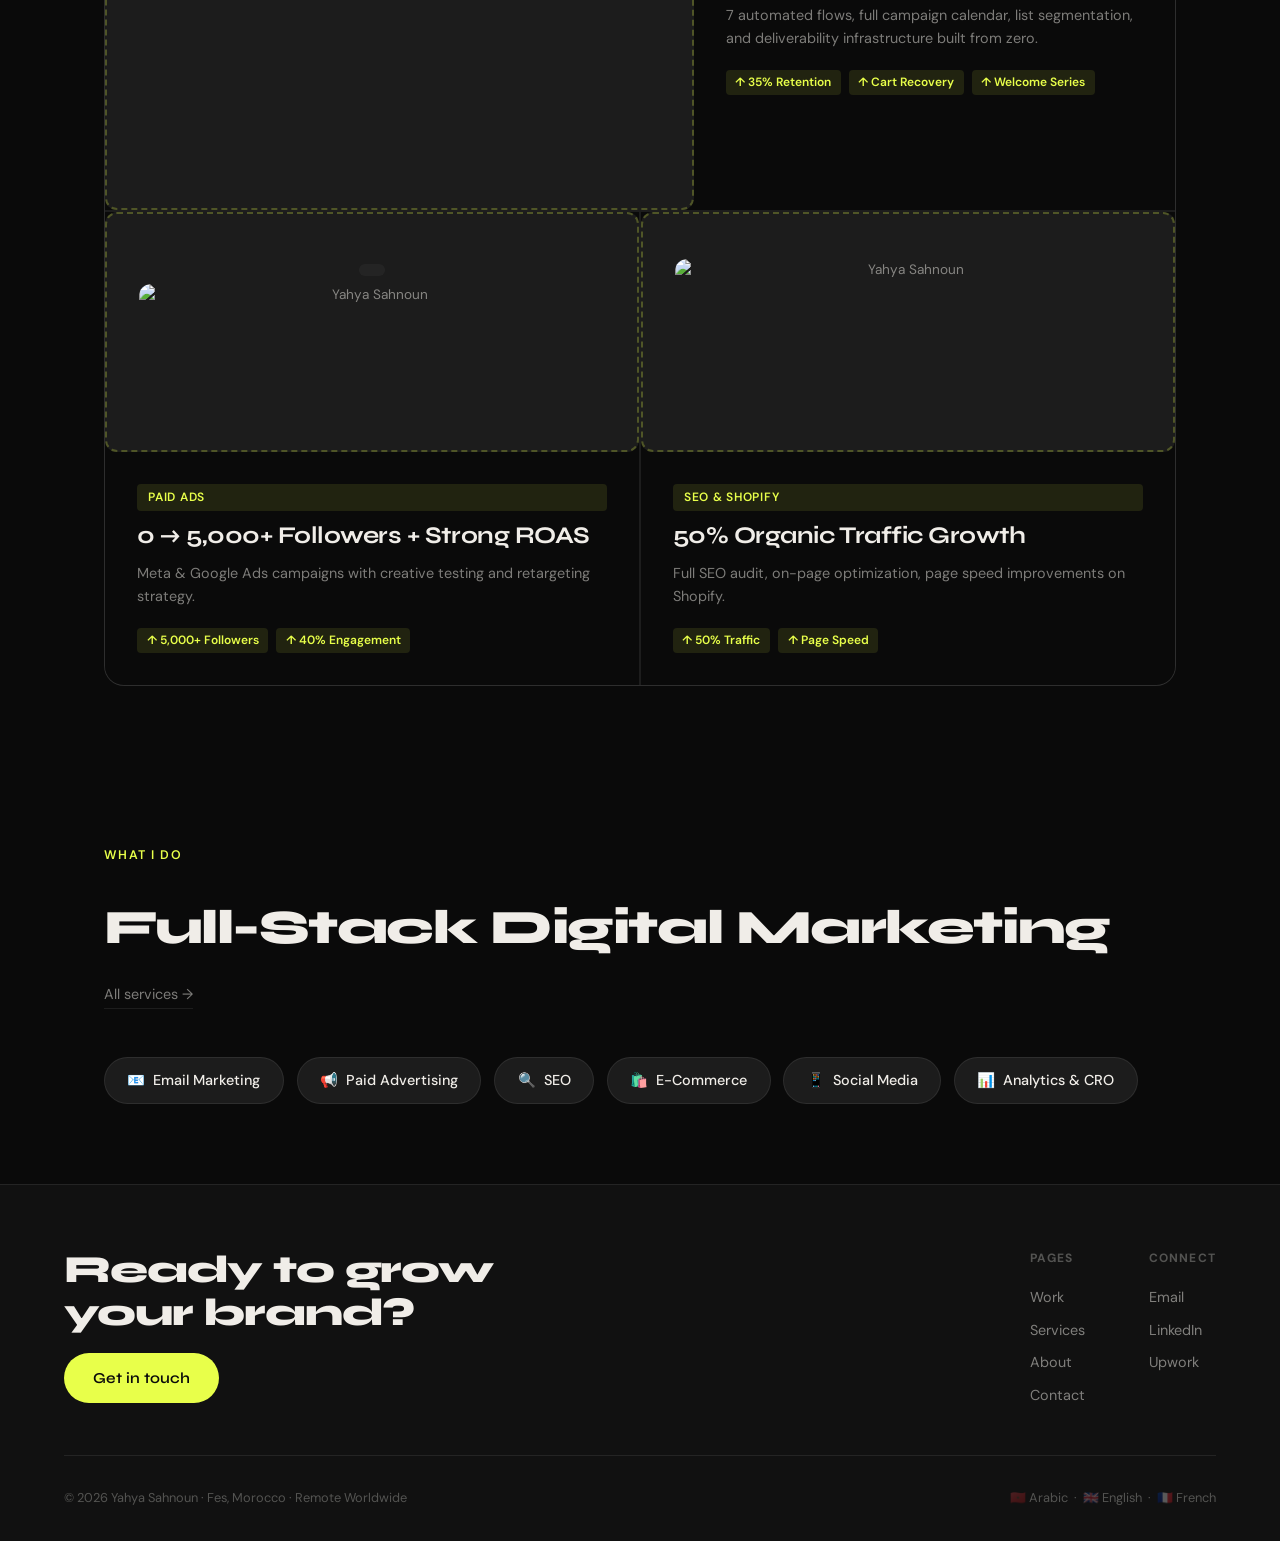
==== commit 8b1d0d16: "Add files via upload" ====
--- a/index.html
+++ b/index.html
@@ -1,713 +1,250 @@
 <!DOCTYPE html>
 <html lang="en">
 <head>
-<meta charset="UTF-8"/>
-<meta name="viewport" content="width=device-width, initial-scale=1.0"/>
-<title>Yahya Sahnoun — Digital Marketing Specialist</title>
-<link href="https://fonts.googleapis.com/css2?family=Playfair+Display:wght@400;700;900&family=DM+Sans:wght@300;400;500;600&display=swap" rel="stylesheet"/>
-<style>
-  :root {
-    --ink: #0D1117;
-    --blue: #1A56DB;
-    --blue-mid: #3F74F6;
-    --blue-glow: rgba(26,86,219,0.18);
-    --teal: #0D9488;
-    --teal-lite: #CCFBF1;
-    --sand: #F8F5EE;
-    --white: #FFFFFF;
-    --gray: #6B7280;
-    --card-bg: #FFFFFF;
-    --border: rgba(0,0,0,0.07);
-  }
-
-  *, *::before, *::after { box-sizing: border-box; margin: 0; padding: 0; }
-
-  html { scroll-behavior: smooth; }
-
-  body {
-    font-family: 'DM Sans', sans-serif;
-    background: var(--sand);
-    color: var(--ink);
-    overflow-x: hidden;
-  }
-
-  /* ── NAV ── */
-  nav {
-    position: fixed; top: 0; left: 0; right: 0; z-index: 100;
-    display: flex; align-items: center; justify-content: space-between;
-    padding: 0 5vw;
-    height: 64px;
-    background: rgba(248,245,238,0.88);
-    backdrop-filter: blur(12px);
-    border-bottom: 1px solid var(--border);
-  }
-  .nav-logo { font-family: 'Playfair Display', serif; font-weight: 700; font-size: 1.15rem; color: var(--ink); letter-spacing: -0.01em; }
-  .nav-links { display: flex; gap: 2rem; }
-  .nav-links a { font-size: 0.875rem; font-weight: 500; color: var(--gray); text-decoration: none; transition: color .2s; }
-  .nav-links a:hover { color: var(--blue); }
-
-  /* ── HERO ── */
-  .hero {
-    min-height: 100vh;
-    display: flex; align-items: center;
-    padding: 96px 5vw 80px;
-    position: relative;
-    overflow: hidden;
-  }
-  .hero::before {
-    content: '';
-    position: absolute; inset: 0;
-    background:
-      radial-gradient(ellipse 70% 60% at 80% 40%, rgba(26,86,219,0.08) 0%, transparent 70%),
-      radial-gradient(ellipse 50% 50% at 20% 80%, rgba(13,148,136,0.06) 0%, transparent 60%);
-    pointer-events: none;
-  }
-  .hero-grid {
-    display: grid;
-    grid-template-columns: 1fr 1fr;
-    gap: 6rem;
-    align-items: center;
-    max-width: 1200px;
-    margin: 0 auto;
-    width: 100%;
-  }
-  .hero-eyebrow {
-    display: inline-flex; align-items: center; gap: 0.5rem;
-    font-size: 0.8rem; font-weight: 600; letter-spacing: 0.12em; text-transform: uppercase;
-    color: var(--teal);
-    margin-bottom: 1.5rem;
-  }
-  .hero-eyebrow::before { content: ''; width: 24px; height: 2px; background: var(--teal); }
-  .hero h1 {
-    font-family: 'Playfair Display', serif;
-    font-size: clamp(2.8rem, 5vw, 4.2rem);
-    font-weight: 900;
-    line-height: 1.08;
-    letter-spacing: -0.03em;
-    color: var(--ink);
-    margin-bottom: 1.5rem;
-  }
-  .hero h1 em { font-style: italic; color: var(--blue); }
-  .hero-desc {
-    font-size: 1.05rem; line-height: 1.75; color: var(--gray);
-    max-width: 480px; margin-bottom: 2.5rem;
-  }
-  .hero-cta {
-    display: flex; gap: 1rem; flex-wrap: wrap;
-  }
-  .btn-primary {
-    display: inline-flex; align-items: center; gap: 0.5rem;
-    padding: 0.85rem 1.8rem;
-    background: var(--blue);
-    color: white; font-weight: 600; font-size: 0.9rem;
-    border-radius: 8px; text-decoration: none;
-    transition: all .25s; box-shadow: 0 4px 20px rgba(26,86,219,0.3);
-  }
-  .btn-primary:hover { background: #1445B8; transform: translateY(-2px); box-shadow: 0 8px 28px rgba(26,86,219,0.4); }
-  .btn-secondary {
-    display: inline-flex; align-items: center; gap: 0.5rem;
-    padding: 0.85rem 1.8rem;
-    background: transparent; border: 1.5px solid var(--ink);
-    color: var(--ink); font-weight: 600; font-size: 0.9rem;
-    border-radius: 8px; text-decoration: none;
-    transition: all .25s;
-  }
-  .btn-secondary:hover { background: var(--ink); color: white; }
-
-  /* Stats card stack */
-  .hero-stats {
-    display: grid; grid-template-columns: 1fr 1fr; gap: 1rem;
-    position: relative;
-  }
-  .hero-stats::before {
-    content: '';
-    position: absolute; top: -20px; right: -20px; bottom: -20px; left: -20px;
-    background: radial-gradient(ellipse at center, rgba(26,86,219,0.05) 0%, transparent 70%);
-    pointer-events: none;
-  }
-  .stat-card {
-    background: var(--white);
-    border-radius: 16px;
-    padding: 1.5rem;
-    box-shadow: 0 2px 20px rgba(0,0,0,0.06);
-    border: 1px solid var(--border);
-    transition: transform .25s, box-shadow .25s;
-    position: relative; overflow: hidden;
-  }
-  .stat-card::after {
-    content: '';
-    position: absolute; bottom: 0; left: 0; right: 0; height: 3px;
-    background: linear-gradient(90deg, var(--blue), var(--teal));
-    transform: scaleX(0); transform-origin: left;
-    transition: transform .3s;
-  }
-  .stat-card:hover { transform: translateY(-4px); box-shadow: 0 8px 32px rgba(0,0,0,0.1); }
-  .stat-card:hover::after { transform: scaleX(1); }
-  .stat-card:nth-child(2) { margin-top: 1.5rem; }
-  .stat-card:nth-child(4) { margin-top: -1.5rem; }
-  .stat-num {
-    font-family: 'Playfair Display', serif;
-    font-size: 2.4rem; font-weight: 900;
-    color: var(--blue); line-height: 1;
-    margin-bottom: 0.4rem;
-  }
-  .stat-label { font-size: 0.8rem; color: var(--gray); line-height: 1.4; }
-
-  /* ── SECTION COMMON ── */
-  section { padding: 100px 5vw; }
-  .section-inner { max-width: 1200px; margin: 0 auto; }
-  .section-label {
-    display: inline-flex; align-items: center; gap: 0.5rem;
-    font-size: 0.75rem; font-weight: 600; letter-spacing: 0.14em; text-transform: uppercase;
-    color: var(--blue); margin-bottom: 1rem;
-  }
-  .section-label::before { content: ''; width: 20px; height: 2px; background: var(--blue); }
-  .section-title {
-    font-family: 'Playfair Display', serif;
-    font-size: clamp(1.9rem, 3vw, 2.8rem);
-    font-weight: 800; letter-spacing: -0.02em; line-height: 1.15;
-    color: var(--ink); margin-bottom: 1rem;
-  }
-  .section-desc { font-size: 1rem; color: var(--gray); max-width: 560px; line-height: 1.7; margin-bottom: 3rem; }
-
-  /* ── SKILLS ── */
-  .skills-section { background: var(--ink); }
-  .skills-section .section-label { color: #60A5FA; }
-  .skills-section .section-label::before { background: #60A5FA; }
-  .skills-section .section-title { color: white; }
-  .skills-section .section-desc { color: #9CA3AF; }
-
-  .skills-grid {
-    display: grid;
-    grid-template-columns: repeat(auto-fit, minmax(240px, 1fr));
-    gap: 1.5rem;
-  }
-  .skill-cat {
-    background: rgba(255,255,255,0.04);
-    border: 1px solid rgba(255,255,255,0.08);
-    border-radius: 16px;
-    padding: 1.5rem;
-    transition: background .25s, border-color .25s;
-  }
-  .skill-cat:hover { background: rgba(255,255,255,0.07); border-color: rgba(26,86,219,0.4); }
-  .skill-cat-icon { font-size: 1.8rem; margin-bottom: 0.75rem; }
-  .skill-cat-name { font-size: 0.8rem; font-weight: 700; letter-spacing: 0.1em; text-transform: uppercase; color: #60A5FA; margin-bottom: 0.75rem; }
-  .skill-tags { display: flex; flex-wrap: wrap; gap: 0.4rem; }
-  .skill-tag {
-    font-size: 0.78rem; font-weight: 500;
-    padding: 0.28rem 0.65rem;
-    border-radius: 100px;
-    background: rgba(255,255,255,0.07);
-    color: #E5E7EB;
-  }
-  .skill-tag.highlight { background: rgba(26,86,219,0.3); color: #93C5FD; }
-
-  /* ── EXPERIENCE ── */
-  .experience-section { background: var(--sand); }
-  .timeline { position: relative; padding-left: 2rem; }
-  .timeline::before {
-    content: '';
-    position: absolute; left: 0; top: 8px; bottom: 8px; width: 2px;
-    background: linear-gradient(to bottom, var(--blue), var(--teal));
-    border-radius: 2px;
-  }
-  .timeline-item {
-    position: relative; margin-bottom: 3rem;
-  }
-  .timeline-dot {
-    position: absolute; left: -2.45rem; top: 6px;
-    width: 14px; height: 14px; border-radius: 50%;
-    background: var(--blue); border: 3px solid var(--sand);
-    box-shadow: 0 0 0 3px rgba(26,86,219,0.2);
-  }
-  .exp-card {
-    background: var(--white);
-    border-radius: 16px;
-    padding: 1.75rem 2rem;
-    border: 1px solid var(--border);
-    box-shadow: 0 2px 16px rgba(0,0,0,0.04);
-    transition: transform .25s, box-shadow .25s;
-  }
-  .exp-card:hover { transform: translateX(4px); box-shadow: 0 6px 28px rgba(0,0,0,0.08); }
-  .exp-header { display: flex; justify-content: space-between; align-items: flex-start; margin-bottom: 0.5rem; flex-wrap: wrap; gap: 0.5rem; }
-  .exp-title { font-family: 'Playfair Display', serif; font-size: 1.25rem; font-weight: 700; color: var(--ink); }
-  .exp-period {
-    font-size: 0.8rem; font-weight: 600; padding: 0.3rem 0.8rem;
-    background: var(--blue-glow); color: var(--blue); border-radius: 100px;
-  }
-  .exp-org { font-size: 0.9rem; font-weight: 500; color: var(--blue); margin-bottom: 1rem; }
-  .exp-bullets { list-style: none; }
-  .exp-bullets li {
-    position: relative; padding-left: 1.2rem;
-    font-size: 0.9rem; color: var(--gray); line-height: 1.7; margin-bottom: 0.4rem;
-  }
-  .exp-bullets li::before { content: '→'; position: absolute; left: 0; color: var(--teal); font-size: 0.85rem; }
-  .exp-bullets li strong { color: var(--ink); font-weight: 600; }
-
-  /* ── CASE STUDIES ── */
-  .cases-section { background: #F0F4FF; }
-  .cases-grid { display: grid; grid-template-columns: repeat(auto-fit, minmax(320px, 1fr)); gap: 1.5rem; }
-  .case-card {
-    background: white;
-    border-radius: 20px;
-    overflow: hidden;
-    border: 1px solid var(--border);
-    box-shadow: 0 2px 20px rgba(0,0,0,0.05);
-    transition: transform .3s, box-shadow .3s;
-  }
-  .case-card:hover { transform: translateY(-6px); box-shadow: 0 16px 48px rgba(0,0,0,0.1); }
-  .case-banner {
-    height: 140px;
-    display: flex; align-items: center; justify-content: center;
-    font-size: 3rem;
-    position: relative; overflow: hidden;
-  }
-  .case-banner-1 { background: linear-gradient(135deg, #1A56DB 0%, #0D9488 100%); }
-  .case-banner-2 { background: linear-gradient(135deg, #7C3AED 0%, #DB2777 100%); }
-  .case-banner-3 { background: linear-gradient(135deg, #0D9488 0%, #0EA5E9 100%); }
-  .case-body { padding: 1.5rem; }
-  .case-category { font-size: 0.72rem; font-weight: 700; letter-spacing: 0.12em; text-transform: uppercase; color: var(--blue); margin-bottom: 0.5rem; }
-  .case-title { font-family: 'Playfair Display', serif; font-size: 1.2rem; font-weight: 700; color: var(--ink); margin-bottom: 0.75rem; line-height: 1.3; }
-  .case-desc { font-size: 0.875rem; color: var(--gray); line-height: 1.65; margin-bottom: 1.25rem; }
-  .case-metrics { display: flex; gap: 1rem; flex-wrap: wrap; }
-  .metric-pill {
-    display: flex; align-items: center; gap: 0.4rem;
-    font-size: 0.8rem; font-weight: 600;
-    padding: 0.3rem 0.75rem;
-    border-radius: 100px; background: var(--sand);
-  }
-  .metric-pill .arrow { color: var(--teal); }
-
-  /* ── TOOLS ── */
-  .tools-section { background: var(--white); }
-  .tools-marquee {
-    overflow: hidden;
-    mask-image: linear-gradient(to right, transparent 0%, black 10%, black 90%, transparent 100%);
-    -webkit-mask-image: linear-gradient(to right, transparent 0%, black 10%, black 90%, transparent 100%);
-  }
-  .tools-track {
-    display: flex; gap: 1rem; width: max-content;
-    animation: marquee 28s linear infinite;
-  }
-  .tools-track:hover { animation-play-state: paused; }
-  @keyframes marquee { from { transform: translateX(0); } to { transform: translateX(-50%); } }
-  .tool-chip {
-    display: flex; align-items: center; gap: 0.5rem;
-    padding: 0.6rem 1.2rem;
-    background: var(--sand); border: 1px solid var(--border);
-    border-radius: 100px; white-space: nowrap;
-    font-size: 0.85rem; font-weight: 500; color: var(--ink);
-    transition: background .2s;
-    cursor: default;
-  }
-  .tool-chip:hover { background: #EFF6FF; border-color: rgba(26,86,219,0.3); }
-
-  /* ── CONTACT ── */
-  .contact-section {
-    background: var(--ink);
-    text-align: center;
-  }
-  .contact-section .section-title { color: white; }
-  .contact-section .section-desc { color: #9CA3AF; margin: 0 auto 2.5rem; }
-  .contact-cards { display: flex; justify-content: center; gap: 1.5rem; flex-wrap: wrap; margin-bottom: 3rem; }
-  .contact-card {
-    background: rgba(255,255,255,0.05);
-    border: 1px solid rgba(255,255,255,0.1);
-    border-radius: 16px; padding: 1.5rem 2rem;
-    min-width: 200px; text-align: center;
-    transition: background .25s, border-color .25s;
-  }
-  .contact-card:hover { background: rgba(255,255,255,0.09); border-color: rgba(26,86,219,0.5); }
-  .contact-card-icon { font-size: 1.8rem; margin-bottom: 0.5rem; }
-  .contact-card-label { font-size: 0.75rem; font-weight: 600; letter-spacing: 0.1em; text-transform: uppercase; color: #60A5FA; margin-bottom: 0.4rem; }
-  .contact-card-val { font-size: 0.9rem; color: #E5E7EB; }
-  .availability-badge {
-    display: inline-flex; align-items: center; gap: 0.5rem;
-    padding: 0.6rem 1.5rem;
-    background: rgba(13,148,136,0.2); border: 1px solid rgba(13,148,136,0.4);
-    border-radius: 100px; color: #34D399; font-size: 0.85rem; font-weight: 600;
-    margin-bottom: 2rem;
-  }
-  .availability-badge::before { content: ''; width: 8px; height: 8px; border-radius: 50%; background: #34D399; animation: pulse 2s infinite; }
-  @keyframes pulse { 0%,100%{opacity:1;} 50%{opacity:0.4;} }
-
-  /* ── FOOTER ── */
-  footer {
-    background: #080C10;
-    padding: 2rem 5vw;
-    text-align: center;
-    font-size: 0.82rem; color: #4B5563;
-  }
-
-  /* ── ANIMATIONS ── */
-  .reveal {
-    opacity: 0; transform: translateY(28px);
-    transition: opacity .6s ease, transform .6s ease;
-  }
-  .reveal.visible { opacity: 1; transform: none; }
-
-  @media (max-width: 768px) {
-    .hero-grid { grid-template-columns: 1fr; gap: 3rem; }
-    .hero-stats { display: none; }
-    nav .nav-links { display: none; }
-  }
-</style>
+  <meta charset="UTF-8" />
+  <meta name="viewport" content="width=device-width, initial-scale=1.0" />
+  <title>Yahya Sahnoun — Digital Marketing Strategist</title>
+  <link rel="preconnect" href="https://fonts.googleapis.com">
+  <link href="https://fonts.googleapis.com/css2?family=Syne:wght@400;600;700;800&family=DM+Sans:ital,opsz,wght@0,9..40,300;0,9..40,400;0,9..40,500;1,9..40,300&display=swap" rel="stylesheet">
+  <link rel="stylesheet" href="style.css" />
 </head>
 <body>
 
-<!-- NAV -->
-<nav>
-  <div class="nav-logo"> Sahnoun</div>
-  <div class="nav-links">
-    <a href="#skills">Skills</a>
-    <a href="#experience">Experience</a>
-    <a href="#work">Work</a>
-    <a href="#contact">Contact</a>
+  <!-- NAV -->
+  <nav class="nav">
+    <a href="index.html" class="nav-logo">Yahya S<span class="dot">.</span></a>
+    <ul class="nav-links">
+      <li><a href="index.html" class="active">Home</a></li>
+      <li><a href="work.html">Work</a></li>
+      <li><a href="services.html">Services</a></li>
+      <li><a href="about.html">About</a></li>
+      <li><a href="contact.html" class="nav-cta">Let's Talk</a></li>
+    </ul>
+    <button class="hamburger" id="hamburger" aria-label="Menu">
+      <span></span><span></span><span></span>
+    </button>
+  </nav>
+
+  <!-- MOBILE MENU -->
+  <div class="mobile-menu" id="mobileMenu">
+    <a href="index.html">Home</a>
+    <a href="work.html">Work</a>
+    <a href="services.html">Services</a>
+    <a href="about.html">About</a>
+    <a href="contact.html">Let's Talk</a>
   </div>
-</nav>
-
-<!-- HERO -->
-<section class="hero">
-  <div class="hero-grid">
-    <div>
-      <div class="hero-eyebrow">Available for Remote Work Worldwide</div>
-      <h1>Digital Marketing<br/>& <em>Email Marketing</em><br/>Strategist</h1>
-      <p class="hero-desc">
-        4+ years driving measurable growth for e-commerce brands through paid ads, Klaviyo email marketing, SEO, and full-funnel strategy. Based in Morocco. Working globally.
-      </p>
-      <div class="hero-cta">
-        <a href="#contact" class="btn-primary">Work With Me →</a>
-        <a href="#work" class="btn-secondary">See My Work</a>
-      </div>
-    </div>
+
+  <!-- HERO -->
+  <section class="hero">
+    <div class="hero-badge">
+      <span class="badge-dot"></span> Available for Remote Work
+    </div>
+
+    <h1 class="hero-title">
+      <span class="line" data-delay="0">Digital Marketing</span>
+      <span class="line accent" data-delay="100">&amp; Growth</span>
+      <span class="line" data-delay="200">Strategist<span class="cursor">_</span></span>
+    </h1>
+
+    <p class="hero-sub" data-delay="350">
+      4+ years driving measurable growth for e-commerce brands through paid ads,<br>
+      Klaviyo email, SEO & full-funnel strategy. Based in Morocco — working globally.
+    </p>
+
+    <div class="hero-actions" data-delay="450">
+      <a href="work.html" class="btn-primary">View My Work</a>
+      <a href="contact.html" class="btn-ghost">Work With Me →</a>
+    </div>
+
     <div class="hero-stats">
-      <div class="stat-card reveal">
-        <div class="stat-num">5,000+</div>
-        <div class="stat-label">Followers grown from zero across platforms</div>
-      </div>
-      <div class="stat-card reveal">
-        <div class="stat-num">40%</div>
-        <div class="stat-label">Monthly engagement increase achieved</div>
-      </div>
-      <div class="stat-card reveal">
-        <div class="stat-num">50%</div>
-        <div class="stat-label">Organic traffic growth via SEO</div>
-      </div>
-      <div class="stat-card reveal">
-        <div class="stat-num">35%</div>
-        <div class="stat-label">Customer retention uplift via email flows</div>
-      </div>
+      <div class="stat" data-delay="500">
+        <span class="stat-num">50000K+</span>
+        <span class="stat-label">Followers grown from zero</span>
+      </div>
+      <div class="stat" data-delay="560">
+        <span class="stat-num">40%</span>
+        <span class="stat-label">Monthly engagement uplift</span>
+      </div>
+      <div class="stat" data-delay="620">
+        <span class="stat-num">50%</span>
+        <span class="stat-label">Organic traffic growth</span>
+      </div>
+      <div class="stat" data-delay="680">
+        <span class="stat-num">35%</span>
+        <span class="stat-label">Retention uplift via email</span>
+      </div>
+    </div>
+  </section>
+
+  <!-- MARQUEE TICKER -->
+  <div class="marquee-wrapper">
+    <div class="marquee-track">
+      <span>Meta Ads</span><span class="sep">✦</span>
+      <span>Google Ads</span><span class="sep">✦</span>
+      <span>Klaviyo</span><span class="sep">✦</span>
+      <span>Shopify</span><span class="sep">✦</span>
+      <span>GA4 Certified</span><span class="sep">✦</span>
+      <span>SEO</span><span class="sep">✦</span>
+      <span>Email Marketing</span><span class="sep">✦</span>
+      <span>TikTok Ads</span><span class="sep">✦</span>
+      <span>HTML / CSS</span><span class="sep">✦</span>
+      <span>CRO</span><span class="sep">✦</span>
+      <span>Meta Ads</span><span class="sep">✦</span>
+      <span>Google Ads</span><span class="sep">✦</span>
+      <span>Klaviyo</span><span class="sep">✦</span>
+      <span>Shopify</span><span class="sep">✦</span>
+      <span>GA4 Certified</span><span class="sep">✦</span>
+      <span>SEO</span><span class="sep">✦</span>
+      <span>Email Marketing</span><span class="sep">✦</span>
+      <span>TikTok Ads</span><span class="sep">✦</span>
+      <span>HTML / CSS</span><span class="sep">✦</span>
+      <span>CRO</span><span class="sep">✦</span>
     </div>
   </div>
-</section>
-
-<!-- SKILLS -->
-<section class="skills-section" id="skills">
-  <div class="section-inner">
-    <div class="section-label">What I Do</div>
-    <h2 class="section-title" style="color:white;">Full-Stack Digital Marketing</h2>
-    <p class="section-desc">From email deliverability to paid media — I cover the entire growth stack for e-commerce brands.</p>
-    <div class="skills-grid">
-      <div class="skill-cat reveal">
-        <div class="skill-cat-icon">📧</div>
-        <div class="skill-cat-name">Email Marketing</div>
-        <div class="skill-tags">
-          <span class="skill-tag highlight">Klaviyo</span>
-          <span class="skill-tag">Welcome Flows</span>
-          <span class="skill-tag">Abandoned Cart</span>
-          <span class="skill-tag">Win-Back</span>
-          <span class="skill-tag">Segmentation</span>
-          <span class="skill-tag highlight">Deliverability</span>
-          <span class="skill-tag">A/B Testing</span>
-          <span class="skill-tag highlight">SPF/DKIM/DMARC</span>
-        </div>
-      </div>
-      <div class="skill-cat reveal">
-        <div class="skill-cat-icon">📢</div>
-        <div class="skill-cat-name">Paid Advertising</div>
-        <div class="skill-tags">
-          <span class="skill-tag highlight">Meta Ads</span>
-          <span class="skill-tag highlight">Google Ads</span>
-          <span class="skill-tag">Retargeting</span>
-          <span class="skill-tag">Creative Testing</span>
-          <span class="skill-tag">Budget Optimization</span>
-          <span class="skill-tag">ROAS Tracking</span>
-        </div>
-      </div>
-      <div class="skill-cat reveal">
-        <div class="skill-cat-icon">🛍️</div>
-        <div class="skill-cat-name">E-Commerce</div>
-        <div class="skill-tags">
-          <span class="skill-tag highlight">Shopify</span>
-          <span class="skill-tag">WordPress</span>
-          <span class="skill-tag">CRO</span>
-          <span class="skill-tag">Product Page Optimization</span>
-          <span class="skill-tag">UX/UI</span>
-          <span class="skill-tag">Page Speed</span>
-        </div>
-      </div>
-      <div class="skill-cat reveal">
-        <div class="skill-cat-icon">🔍</div>
-        <div class="skill-cat-name">SEO & Analytics</div>
-        <div class="skill-tags">
-          <span class="skill-tag highlight">GA4 Certified</span>
-          <span class="skill-tag">On-Page SEO</span>
-          <span class="skill-tag">Technical SEO</span>
-          <span class="skill-tag">Keyword Research</span>
-          <span class="skill-tag">Search Console</span>
-        </div>
-      </div>
-      <div class="skill-cat reveal">
-        <div class="skill-cat-icon">📱</div>
-        <div class="skill-cat-name">Social Media</div>
-        <div class="skill-tags">
-          <span class="skill-tag">Instagram</span>
-          <span class="skill-tag">TikTok</span>
-          <span class="skill-tag">Facebook</span>
-          <span class="skill-tag">YouTube</span>
-          <span class="skill-tag">Content Strategy</span>
-          <span class="skill-tag">Community Management</span>
-        </div>
-      </div>
-      <div class="skill-cat reveal">
-        <div class="skill-cat-icon">🌍</div>
-        <div class="skill-cat-name">Languages & Tech</div>
-        <div class="skill-tags">
-          <span class="skill-tag highlight">Arabic (Native)</span>
-          <span class="skill-tag highlight">English (Fluent)</span>
-          <span class="skill-tag highlight">French (Fluent)</span>
-          <span class="skill-tag">HTML5 / CSS3</span>
-          <span class="skill-tag">Canva</span>
-          <span class="skill-tag">DNS Management</span>
-        </div>
-      </div>
-    </div>
-  </div>
-</section>
-
-<!-- EXPERIENCE -->
-<section class="experience-section" id="experience">
-  <div class="section-inner">
-    <div class="section-label">Experience</div>
-    <h2 class="section-title">Where I've Built Results</h2>
-    <p class="section-desc">4+ years across agencies, remote clients, and my own e-commerce ventures.</p>
-    <div class="timeline">
-
-      <div class="timeline-item reveal">
-        <div class="timeline-dot"></div>
-        <div class="exp-card">
-          <div class="exp-header">
-            <div class="exp-title">Founder & Digital Marketing Manager</div>
-            <div class="exp-period">2022 – Present</div>
-          </div>
-          <div class="exp-org">Self-Employed · E-Commerce / Dropshipping · Fes, Morocco</div>
-          <ul class="exp-bullets">
-            <li>Grew multi-platform social presence from <strong>0 → 5,000+ followers</strong> with 40% monthly engagement growth</li>
-            <li>Built full <strong>Klaviyo email infrastructure</strong> from scratch: Welcome, Abandoned Cart, Post-Purchase, Win-Back flows — 35% retention uplift</li>
-            <li>Managed <strong>Meta & Google Ads</strong> end-to-end: targeting, retargeting, creative testing, budget optimization</li>
-            <li>Achieved <strong>50% organic traffic growth</strong> through on-page & technical SEO on Shopify</li>
-            <li>Configured <strong>SPF, DKIM, DMARC</strong> and maintained >95% inbox placement rate</li>
-            <li>Built custom website from scratch in <strong>HTML5, CSS3, JavaScript</strong> — no templates</li>
-          </ul>
-        </div>
-      </div>
-
-      <div class="timeline-item reveal">
-        <div class="timeline-dot"></div>
-        <div class="exp-card">
-          <div class="exp-header">
-            <div class="exp-title">Marketing Manager</div>
-            <div class="exp-period">2023</div>
-          </div>
-          <div class="exp-org">Vitel · Remote / USA</div>
-          <ul class="exp-bullets">
-            <li>Managed <strong>Google Ads & Facebook/Instagram Ads</strong> campaigns for US-based client, optimizing for maximum ROI</li>
-            <li>Developed full digital marketing strategy: social media, content calendars, SEO, email campaigns</li>
-            <li>Improved campaign results by <strong>30%+</strong> through A/B testing and data-driven optimization via GA4</li>
-          </ul>
-        </div>
-      </div>
-
-      <div class="timeline-item reveal">
-        <div class="timeline-dot"></div>
-        <div class="exp-card">
-          <div class="exp-header">
-            <div class="exp-title">Digital Marketing Specialist</div>
-            <div class="exp-period">2022</div>
-          </div>
-          <div class="exp-org">SID Agency · Remote, Morocco</div>
-          <ul class="exp-bullets">
-            <li>Managed social media channels across TikTok, Instagram, YouTube, Facebook — <strong>30%+ engagement increase</strong></li>
-            <li>Supported SEO optimization: keywords, metadata, internal linking, technical fixes</li>
-            <li>Delivered weekly GA4 performance reports with actionable optimization recommendations</li>
-          </ul>
-        </div>
-      </div>
-
-      <div class="timeline-item reveal">
-        <div class="timeline-dot" style="background: var(--teal);"></div>
-        <div class="exp-card">
-          <div class="exp-header">
-            <div class="exp-title">Technical Support Specialist <span style="font-size:0.85rem; font-weight:400; color:var(--gray);">(Part-Time)</span></div>
-            <div class="exp-period">2022 – 2023</div>
-          </div>
-          <div class="exp-org">Bell Canada · Remote</div>
-          <ul class="exp-bullets">
-            <li>Provided technical support for <strong>DNS infrastructure, email server configuration</strong>, and protocol troubleshooting</li>
-            <li>Developed deep expertise in <strong>SPF, DKIM, DMARC, MX records</strong> — directly applied to email deliverability today</li>
-            <li><em style="color:var(--teal); font-style:normal; font-weight:600;">Unique edge:</em> Most email marketers can't troubleshoot deliverability at the server level. I can.</li>
-          </ul>
-        </div>
-      </div>
-
-    </div>
-  </div>
-</section>
-
-<!-- CASE STUDIES -->
-<section class="cases-section" id="work">
-  <div class="section-inner">
-    <div class="section-label">Portfolio</div>
-    <h2 class="section-title">Results That Speak</h2>
-    <p class="section-desc">Key projects and campaigns from my 4+ years in digital marketing.</p>
-    <div class="cases-grid">
-
-      <div class="case-card reveal">
-        <div class="case-banner case-banner-1">🛒</div>
-        <div class="case-body">
-          <div class="case-category">Klaviyo Email Marketing</div>
-          <div class="case-title">E-Commerce Email Revenue Engine Built from Zero</div>
-          <div class="case-desc">Architected and launched a complete Klaviyo email program for my Shopify store — 7 automated flows, full campaign calendar, list segmentation, and deliverability infrastructure.</div>
-          <div class="case-metrics">
-            <div class="metric-pill"><span class="arrow">↑</span> 35% Retention</div>
-            <div class="metric-pill"><span class="arrow">↑</span> Welcome Series Live</div>
-            <div class="metric-pill"><span class="arrow">↑</span> Cart Recovery Flow</div>
-          </div>
-        </div>
-      </div>
-
-      <div class="case-card reveal">
-        <div class="case-banner case-banner-2">📲</div>
-        <div class="case-body">
-          <div class="case-category">Social Media & Paid Ads</div>
-          <div class="case-title">0 to 5,000+ Followers with 40% Engagement Growth</div>
-          <div class="case-desc">Built and scaled a multi-platform social media presence on Instagram, TikTok, YouTube, and Facebook from scratch — combining organic content strategy with Meta Ads for accelerated growth.</div>
-          <div class="case-metrics">
-            <div class="metric-pill"><span class="arrow">↑</span> 5,000+ Followers</div>
-            <div class="metric-pill"><span class="arrow">↑</span> 40% Engagement</div>
-            <div class="metric-pill"><span class="arrow">↑</span> Strong ROAS</div>
-          </div>
-        </div>
-      </div>
-
-      <div class="case-card reveal">
-        <div class="case-banner case-banner-3">🔍</div>
-        <div class="case-body">
-          <div class="case-category">SEO & Shopify Optimization</div>
-          <div class="case-title">50% Organic Traffic Growth via Technical SEO</div>
-          <div class="case-desc">Conducted full SEO audit and implementation on Shopify store — keyword research, on-page optimization, page speed improvements, and structured data — driving sustained organic traffic growth.</div>
-          <div class="case-metrics">
-            <div class="metric-pill"><span class="arrow">↑</span> 50% Traffic</div>
-            <div class="metric-pill"><span class="arrow">↑</span> Page Speed</div>
-            <div class="metric-pill"><span class="arrow">↑</span> Rankings</div>
-          </div>
-        </div>
-      </div>
-
-    </div>
-  </div>
-</section>
-
-<!-- TOOLS MARQUEE -->
-<section class="tools-section" style="padding: 60px 0;">
-  <div class="section-inner" style="margin-bottom:2rem;">
-    <div class="section-label" style="justify-content:center;">Tech Stack</div>
-  </div>
-  <div class="tools-marquee">
-    <div class="tools-track">
-      <div class="tool-chip">📧 Klaviyo</div>
-      <div class="tool-chip">📊 Google Analytics 4</div>
-      <div class="tool-chip">🛍️ Shopify</div>
-      <div class="tool-chip">📘 Meta Ads Manager</div>
-      <div class="tool-chip">🔵 Google Ads</div>
-      <div class="tool-chip">🔍 Google Search Console</div>
-      <div class="tool-chip">🎨 Canva</div>
-      <div class="tool-chip">💻 HTML5 / CSS3</div>
-      <div class="tool-chip">🔒 SPF / DKIM / DMARC</div>
-      <div class="tool-chip">🌐 WordPress</div>
-      <div class="tool-chip">📱 TikTok Ads</div>
-      <div class="tool-chip">🧪 A/B Testing</div>
-      <div class="tool-chip">🛠️ MXToolbox</div>
-      <div class="tool-chip">📈 GA4 Certified</div>
-      <!-- Duplicate for infinite scroll -->
-      <div class="tool-chip">📧 Klaviyo</div>
-      <div class="tool-chip">📊 Google Analytics 4</div>
-      <div class="tool-chip">🛍️ Shopify</div>
-      <div class="tool-chip">📘 Meta Ads Manager</div>
-      <div class="tool-chip">🔵 Google Ads</div>
-      <div class="tool-chip">🔍 Google Search Console</div>
-      <div class="tool-chip">🎨 Canva</div>
-      <div class="tool-chip">💻 HTML5 / CSS3</div>
-      <div class="tool-chip">🔒 SPF / DKIM / DMARC</div>
-      <div class="tool-chip">🌐 WordPress</div>
-      <div class="tool-chip">📱 TikTok Ads</div>
-      <div class="tool-chip">🧪 A/B Testing</div>
-      <div class="tool-chip">🛠️ MXToolbox</div>
-      <div class="tool-chip">📈 GA4 Certified</div>
-    </div>
-  </div>
-</section>
-
-<!-- CONTACT -->
-<section class="contact-section" id="contact">
-  <div class="section-inner">
-    <div class="availability-badge">Open to New Opportunities</div>
-    <h2 class="section-title">Let's Work Together</h2>
-    <p class="section-desc">Available for remote freelance projects, long-term contracts, and full-time remote roles. Strong overlap with US, European, and MENA time zones.</p>
-    <div class="contact-cards">
-      <div class="contact-card">
-        <div class="contact-card-icon">✉️</div>
-        <div class="contact-card-label">Email</div>
-        <div class="contact-card-val">yahyasahnoun0@gmail.com</div>
-      </div>
-      <div class="contact-card">
-        <div class="contact-card-icon">💼</div>
-        <div class="contact-card-label">LinkedIn</div>
-        <div class="contact-card-val">linkedin.com/in/yahyasahnoun</div>
-      </div>
-      <div class="contact-card">
-        <div class="contact-card-icon">🌍</div>
-        <div class="contact-card-label">Location</div>
-        <div class="contact-card-val">Fes, Morocco · Remote Worldwide</div>
-      </div>
-      <div class="contact-card">
-        <div class="contact-card-icon">🗣️</div>
-        <div class="contact-card-label">Languages</div>
-        <div class="contact-card-val">Arabic · English · French</div>
-      </div>
-    </div>
-    <a href="mailto:yahya.sahnoun@email.com" class="btn-primary" style="font-size:1rem; padding:1rem 2.5rem;">
-      Send Me a Message →
-    </a>
-  </div>
-</section>
- 
-<footer>
-  <p>© 2025 Yahya Sahnoun · Digital Marketing Specialist · Built with purpose, not templates.</p>
-</footer>
-
-<script>
-  // Reveal on scroll
-  const reveals = document.querySelectorAll('.reveal');
-  const io = new IntersectionObserver((entries) => {
-    entries.forEach((e, i) => {
-      if (e.isIntersecting) {
-        setTimeout(() => e.target.classList.add('visible'), i * 80);
-        io.unobserve(e.target);
-      }
-    });
-  }, { threshold: 0.1 });
-  reveals.forEach(el => io.observe(el));
-</script>
+
+  <!-- FEATURED WORK PREVIEW -->
+  <section class="section">
+    <div class="section-header">
+      <p class="section-label">Selected Work</p>
+      <h2 class="section-title">Recent Projects</h2>
+      <a href="work.html" class="section-link">See all work →</a>
+    </div>
+
+    <div class="work-grid">
+
+      <a href="work.html#email" class="work-card large">
+          <div class="work-card-media">
+              <!-- REPLACE: Add a screenshot of your Klaviyo dashboard or email designs Recommended: 1200×800px PNG/JPG  📧-->
+              <div class="media-placeholder">
+                  <div class="placeholder-icon"></div>
+                  <span class="placeholder-hint"></span>
+                  <img src="file://C:\Users\hp\Downloads\portfolio\assets\Klaviyo dashboard.png" alt="Yahya Sahnoun">
+
+
+              </div>
+          </div>
+        <div class="work-card-info">
+          <span class="tag">Email Marketing</span>
+          <h3>Klaviyo Email Revenue Engine</h3>
+          <p>7 automated flows, full campaign calendar, list segmentation, and deliverability infrastructure built from zero.</p>
+          <div class="work-metrics">
+            <span>↑ 35% Retention</span>
+            <span>↑ Cart Recovery</span>
+            <span>↑ Welcome Series</span>
+          </div>
+        </div>
+      </a>
+
+      <a href="work.html#ads" class="work-card">
+          <div class="work-card-media">
+              <!-- REPLACE: Add screenshots of your Meta/Google Ads results Recommended: 800×600px PNG/JPG     📢   <span class="placeholder-hint"></span-->
+              <div class="media-placeholder">
+                  <div class="placeholder-icon"></div>
+                  <span class="placeholder-hint"></span>
+                  <img src="file://C:\Users\hp\Downloads\portfolio\assets\ads.png" alt="Yahya Sahnoun">
+
+
+              </div>
+          </div>
+        <div class="work-card-info">
+          <span class="tag">Paid Ads</span>
+          <h3>0 → 5,000+ Followers + Strong ROAS</h3>
+          <p>Meta & Google Ads campaigns with creative testing and retargeting strategy.</p>
+          <div class="work-metrics">
+            <span>↑ 5,000+ Followers</span>
+            <span>↑ 40% Engagement</span>
+          </div>
+        </div>
+      </a>
+
+      <a href="work.html#seo" class="work-card">
+          <div class="work-card-media">
+              <!-- REPLACE: Add your Google Search Console / Analytics growth chart Recommended: 800×600px PNG/JPG  🔍-->
+              <div class="media-placeholder">
+                  <div class="placeholder-icon"></div>
+                  <img src="file://C:\Users\hp\Downloads\portfolio\assets\8f2262baf67562f530fa0a3e103a25ca.jpg" alt="Yahya Sahnoun">
+
+              </div>
+          </div>
+        <div class="work-card-info">
+          <span class="tag">SEO &amp; Shopify</span>
+          <h3>50% Organic Traffic Growth</h3>
+          <p>Full SEO audit, on-page optimization, page speed improvements on Shopify.</p>
+          <div class="work-metrics">
+            <span>↑ 50% Traffic</span>
+            <span>↑ Page Speed</span>
+          </div>
+        </div>
+      </a>
+
+    </div>
+  </section>
+
+  <!-- SERVICES TEASER -->
+  <section class="section services-teaser">
+    <div class="section-header">
+      <p class="section-label">What I Do</p>
+      <h2 class="section-title">Full-Stack Digital Marketing</h2>
+      <a href="services.html" class="section-link">All services →</a>
+    </div>
+
+    <div class="services-row">
+      <div class="service-pill">
+        <span class="service-icon">📧</span>
+        <span>Email Marketing</span>
+      </div>
+      <div class="service-pill">
+        <span class="service-icon">📢</span>
+        <span>Paid Advertising</span>
+      </div>
+      <div class="service-pill">
+        <span class="service-icon">🔍</span>
+        <span>SEO</span>
+      </div>
+      <div class="service-pill">
+        <span class="service-icon">🛍️</span>
+        <span>E-Commerce</span>
+      </div>
+      <div class="service-pill">
+        <span class="service-icon">📱</span>
+        <span>Social Media</span>
+      </div>
+      <div class="service-pill">
+        <span class="service-icon">📊</span>
+        <span>Analytics &amp; CRO</span>
+      </div>
+    </div>
+  </section>
+
+  <!-- FOOTER -->
+  <footer class="footer">
+    <div class="footer-top">
+      <div class="footer-cta">
+        <h2>Ready to grow<br>your brand?</h2>
+        <a href="contact.html" class="btn-primary">Get in touch</a>
+      </div>
+      <div class="footer-links">
+        <div class="footer-col">
+          <p class="footer-col-title">Pages</p>
+          <a href="work.html">Work</a>
+          <a href="services.html">Services</a>
+          <a href="about.html">About</a>
+          <a href="contact.html">Contact</a>
+        </div>
+        <div class="footer-col">
+          <p class="footer-col-title">Connect</p>
+          <a href="mailto:yahyasahnoun0@gmail.com">Email</a>
+          <a href="https://www.linkedin.com/in/yahya-sahnoun-2b36b5278/" target="_blank">LinkedIn</a>
+          <a href="https://www.upwork.com/freelancers/~017ba4b4fc12a788f9" target="_blank">Upwork</a>
+        </div>
+      </div>
+    </div>
+    <div class="footer-bottom">
+      <p>© 2026 Yahya Sahnoun · Fes, Morocco · Remote Worldwide</p>
+      <p class="footer-langs">🇲🇦 Arabic &nbsp;·&nbsp; 🇬🇧 English &nbsp;·&nbsp; 🇫🇷 French</p>
+    </div>
+  </footer>
+
+  <script src="main.js"></script>
 </body>
 </html>
--- a/style.css
+++ b/style.css
@@ -0,0 +1,1068 @@
+/* ============================================
+   YAHYA SAHNOUN PORTFOLIO — MAIN STYLES
+   Dark editorial aesthetic, Syne + DM Sans
+   ============================================ */
+
+:root {
+  --bg: #0a0a0a;
+  --bg-2: #111111;
+  --bg-3: #181818;
+  --surface: #1c1c1c;
+  --border: rgba(255,255,255,0.08);
+  --text: #f0ede8;
+  --text-muted: rgba(240,237,232,0.5);
+  --text-dim: rgba(240,237,232,0.3);
+  --accent: #e8ff4a;
+  --accent-2: #ff6b35;
+  --accent-soft: rgba(232, 255, 74, 0.1);
+  --font-display: 'Syne', sans-serif;
+  --font-body: 'DM Sans', sans-serif;
+  --nav-h: 70px;
+  --max-w: 1200px;
+  --radius: 12px;
+  --radius-lg: 20px;
+}
+
+/* RESET */
+*, *::before, *::after { box-sizing: border-box; margin: 0; padding: 0; }
+html { scroll-behavior: smooth; }
+body {
+  font-family: var(--font-body);
+  background: var(--bg);
+  color: var(--text);
+  line-height: 1.6;
+  overflow-x: hidden;
+}
+img { display: block; width: 100%; height: 100%; object-fit: cover; border-radius: var(--radius); }
+a { color: inherit; text-decoration: none; }
+ul { list-style: none; }
+input, textarea, select, button { font-family: var(--font-body); }
+
+/* SCROLLBAR */
+::-webkit-scrollbar { width: 4px; }
+::-webkit-scrollbar-track { background: var(--bg); }
+::-webkit-scrollbar-thumb { background: var(--accent); border-radius: 2px; }
+
+/* ============================================
+   NAV
+   ============================================ */
+.nav {
+  position: fixed;
+  top: 0; left: 0; right: 0;
+  height: var(--nav-h);
+  display: flex;
+  align-items: center;
+  justify-content: space-between;
+  padding: 0 clamp(1.5rem, 5vw, 4rem);
+  z-index: 100;
+  background: rgba(10,10,10,0.85);
+  backdrop-filter: blur(20px);
+  border-bottom: 1px solid var(--border);
+  transition: background 0.3s;
+}
+.nav-logo {
+  font-family: var(--font-display);
+  font-weight: 800;
+  font-size: 1.4rem;
+  letter-spacing: -0.02em;
+  color: var(--text);
+}
+.nav-logo .dot { color: var(--accent); }
+.nav-links {
+  display: flex;
+  align-items: center;
+  gap: 2.5rem;
+}
+.nav-links a {
+  font-size: 0.9rem;
+  font-weight: 400;
+  color: var(--text-muted);
+  transition: color 0.2s;
+  letter-spacing: 0.02em;
+}
+.nav-links a:hover, .nav-links a.active { color: var(--text); }
+.nav-links .nav-cta {
+  background: var(--accent);
+  color: #0a0a0a;
+  padding: 0.5rem 1.2rem;
+  border-radius: 100px;
+  font-weight: 600;
+  font-size: 0.85rem;
+  color: #0a0a0a !important;
+  transition: opacity 0.2s, transform 0.2s;
+}
+.nav-links .nav-cta:hover { opacity: 0.85; transform: translateY(-1px); }
+.hamburger {
+  display: none;
+  flex-direction: column;
+  gap: 5px;
+  background: none;
+  border: none;
+  cursor: pointer;
+  padding: 4px;
+}
+.hamburger span {
+  display: block;
+  width: 24px;
+  height: 2px;
+  background: var(--text);
+  border-radius: 2px;
+  transition: all 0.3s;
+}
+.mobile-menu {
+  display: none;
+  position: fixed;
+  top: var(--nav-h);
+  left: 0; right: 0;
+  background: var(--bg-2);
+  border-bottom: 1px solid var(--border);
+  padding: 1.5rem clamp(1.5rem, 5vw, 4rem);
+  flex-direction: column;
+  gap: 1.2rem;
+  z-index: 99;
+}
+.mobile-menu a { font-size: 1.1rem; color: var(--text-muted); }
+.mobile-menu a:hover { color: var(--text); }
+.mobile-menu.open { display: flex; }
+
+/* ============================================
+   HERO
+   ============================================ */
+.hero {
+  min-height: 100vh;
+  display: flex;
+  flex-direction: column;
+  justify-content: center;
+  padding: calc(var(--nav-h) + 4rem) clamp(1.5rem, 8vw, 6rem) 4rem;
+  max-width: var(--max-w);
+  margin: 0 auto;
+  position: relative;
+}
+.hero-badge {
+  display: inline-flex;
+  align-items: center;
+  gap: 0.6rem;
+  background: var(--surface);
+  border: 1px solid var(--border);
+  padding: 0.4rem 1rem;
+  border-radius: 100px;
+  font-size: 0.8rem;
+  color: var(--text-muted);
+  margin-bottom: 2.5rem;
+  width: fit-content;
+  opacity: 0;
+  animation: fadeUp 0.6s ease forwards;
+}
+.badge-dot {
+  width: 7px; height: 7px;
+  background: #4caf50;
+  border-radius: 50%;
+  animation: pulse 2s infinite;
+}
+@keyframes pulse {
+  0%, 100% { opacity: 1; transform: scale(1); }
+  50% { opacity: 0.5; transform: scale(1.3); }
+}
+.hero-title {
+  font-family: var(--font-display);
+  font-size: clamp(3rem, 8vw, 7.5rem);
+  font-weight: 800;
+  line-height: 1.0;
+  letter-spacing: -0.04em;
+  margin-bottom: 2rem;
+}
+.hero-title .line {
+  display: block;
+  opacity: 0;
+  transform: translateY(30px);
+  animation: fadeUp 0.7s ease forwards;
+}
+.hero-title .line:nth-child(1) { animation-delay: 0.1s; }
+.hero-title .line:nth-child(2) { animation-delay: 0.2s; }
+.hero-title .line:nth-child(3) { animation-delay: 0.3s; }
+.hero-title .accent { color: var(--accent); }
+.cursor {
+  display: inline-block;
+  color: var(--accent);
+  animation: blink 1s step-end infinite;
+}
+@keyframes blink { 0%,100%{opacity:1} 50%{opacity:0} }
+.hero-sub {
+  font-size: clamp(1rem, 2vw, 1.2rem);
+  color: var(--text-muted);
+  max-width: 580px;
+  line-height: 1.7;
+  margin-bottom: 2.5rem;
+  opacity: 0;
+  animation: fadeUp 0.7s ease 0.4s forwards;
+}
+.hero-actions {
+  display: flex;
+  gap: 1rem;
+  flex-wrap: wrap;
+  margin-bottom: 5rem;
+  opacity: 0;
+  animation: fadeUp 0.7s ease 0.5s forwards;
+}
+.hero-stats {
+  display: grid;
+  grid-template-columns: repeat(4, 1fr);
+  gap: 1px;
+  background: var(--border);
+  border: 1px solid var(--border);
+  border-radius: var(--radius);
+  overflow: hidden;
+  opacity: 0;
+  animation: fadeUp 0.7s ease 0.6s forwards;
+}
+.stat {
+  background: var(--bg);
+  padding: 1.5rem;
+  display: flex;
+  flex-direction: column;
+  gap: 0.3rem;
+  transition: background 0.2s;
+}
+.stat:hover { background: var(--bg-2); }
+.stat-num {
+  font-family: var(--font-display);
+  font-size: 2.2rem;
+  font-weight: 800;
+  color: var(--accent);
+  letter-spacing: -0.03em;
+}
+.stat-label { font-size: 0.8rem; color: var(--text-muted); }
+
+/* ============================================
+   BUTTONS
+   ============================================ */
+.btn-primary {
+  display: inline-flex;
+  align-items: center;
+  background: var(--accent);
+  color: #0a0a0a;
+  padding: 0.8rem 1.8rem;
+  border-radius: 100px;
+  font-weight: 600;
+  font-size: 0.95rem;
+  font-family: var(--font-display);
+  transition: opacity 0.2s, transform 0.2s;
+  border: none;
+  cursor: pointer;
+}
+.btn-primary:hover { opacity: 0.85; transform: translateY(-2px); }
+.btn-primary.btn-full { width: 100%; justify-content: center; }
+.btn-ghost {
+  display: inline-flex;
+  align-items: center;
+  color: var(--text);
+  padding: 0.8rem 1.8rem;
+  border-radius: 100px;
+  border: 1px solid var(--border);
+  font-weight: 400;
+  font-size: 0.95rem;
+  transition: border-color 0.2s, transform 0.2s;
+}
+.btn-ghost:hover { border-color: var(--text-muted); transform: translateY(-2px); }
+
+/* ============================================
+   MARQUEE
+   ============================================ */
+.marquee-wrapper {
+  overflow: hidden;
+  border-top: 1px solid var(--border);
+  border-bottom: 1px solid var(--border);
+  padding: 1rem 0;
+  background: var(--bg-2);
+}
+.marquee-track {
+  display: flex;
+  gap: 0;
+  white-space: nowrap;
+  animation: marquee 25s linear infinite;
+}
+.marquee-track span {
+  font-family: var(--font-display);
+  font-size: 0.85rem;
+  font-weight: 600;
+  letter-spacing: 0.08em;
+  color: var(--text-muted);
+  padding: 0 1.5rem;
+  text-transform: uppercase;
+}
+.marquee-track .sep { color: var(--accent); padding: 0; }
+@keyframes marquee { from { transform: translateX(0); } to { transform: translateX(-50%); } }
+
+/* ============================================
+   SECTIONS
+   ============================================ */
+.section {
+  max-width: var(--max-w);
+  margin: 0 auto;
+  padding: 5rem clamp(1.5rem, 5vw, 4rem);
+}
+.section-header {
+  display: flex;
+  align-items: baseline;
+  justify-content: space-between;
+  flex-wrap: wrap;
+  gap: 1rem;
+  margin-bottom: 3rem;
+}
+.section-label {
+  font-size: 0.78rem;
+  font-weight: 600;
+  letter-spacing: 0.12em;
+  text-transform: uppercase;
+  color: var(--accent);
+  margin-bottom: 0.5rem;
+}
+.section-title {
+  font-family: var(--font-display);
+  font-size: clamp(1.8rem, 4vw, 3rem);
+  font-weight: 800;
+  letter-spacing: -0.03em;
+}
+.section-link {
+  font-size: 0.9rem;
+  color: var(--text-muted);
+  border-bottom: 1px solid var(--border);
+  padding-bottom: 2px;
+  transition: color 0.2s, border-color 0.2s;
+}
+.section-link:hover { color: var(--accent); border-color: var(--accent); }
+
+/* ============================================
+   WORK GRID (Homepage)
+   ============================================ */
+.work-grid {
+  display: grid;
+  grid-template-columns: 1fr 1fr;
+  grid-template-rows: auto auto;
+  gap: 1.5px;
+  background: var(--border);
+  border: 1px solid var(--border);
+  border-radius: var(--radius-lg);
+  overflow: hidden;
+}
+.work-card {
+  background: var(--bg);
+  display: flex;
+  flex-direction: column;
+  transition: background 0.3s;
+  cursor: pointer;
+  color: var(--text);
+}
+.work-card:hover { background: var(--bg-3); }
+.work-card.large { grid-column: 1 / -1; flex-direction: row; gap: 0; }
+.work-card-media {
+  overflow: hidden;
+  flex-shrink: 0;
+}
+.work-card.large .work-card-media { width: 55%; height: 400px; }
+.work-card:not(.large) .work-card-media { height: 240px; }
+.work-card-info {
+  padding: 2rem;
+  display: flex;
+  flex-direction: column;
+  gap: 0.7rem;
+  flex: 1;
+  justify-content: center;
+}
+.work-card-info h3 {
+  font-family: var(--font-display);
+  font-size: clamp(1.1rem, 2vw, 1.5rem);
+  font-weight: 700;
+  letter-spacing: -0.02em;
+  line-height: 1.2;
+}
+.work-card-info p { font-size: 0.9rem; color: var(--text-muted); line-height: 1.6; }
+.work-metrics {
+  display: flex;
+  flex-wrap: wrap;
+  gap: 0.5rem;
+  margin-top: 0.5rem;
+}
+.work-metrics span {
+  font-size: 0.75rem;
+  font-weight: 600;
+  color: var(--accent);
+  background: var(--accent-soft);
+  padding: 0.2rem 0.6rem;
+  border-radius: 4px;
+}
+
+/* ============================================
+   SERVICES TEASER
+   ============================================ */
+.services-row {
+  display: flex;
+  flex-wrap: wrap;
+  gap: 0.8rem;
+}
+.service-pill {
+  display: flex;
+  align-items: center;
+  gap: 0.5rem;
+  background: var(--surface);
+  border: 1px solid var(--border);
+  border-radius: 100px;
+  padding: 0.7rem 1.4rem;
+  font-size: 0.9rem;
+  font-weight: 500;
+  cursor: default;
+  transition: border-color 0.2s, background 0.2s;
+}
+.service-pill:hover { border-color: var(--accent); background: var(--accent-soft); }
+
+/* ============================================
+   MEDIA PLACEHOLDERS
+   ============================================ */
+.media-placeholder, .video-placeholder {
+  background: var(--surface);
+  border: 2px dashed rgba(232,255,74,0.25);
+  border-radius: var(--radius);
+  display: flex;
+  flex-direction: column;
+  align-items: center;
+  justify-content: center;
+  gap: 0.5rem;
+  text-align: center;
+  padding: 2rem;
+  height: 100%;
+  min-height: 200px;
+  color: var(--text-muted);
+  font-size: 0.85rem;
+  transition: border-color 0.2s;
+}
+.media-placeholder:hover, .video-placeholder:hover {
+  border-color: rgba(232,255,74,0.5);
+}
+.media-placeholder.tall { min-height: 380px; }
+.media-placeholder.wide { min-height: 300px; }
+.placeholder-icon { font-size: 2.5rem; margin-bottom: 0.3rem; }
+.placeholder-hint {
+  font-size: 0.75rem;
+  color: var(--text-dim);
+  margin-top: 0.3rem;
+  font-family: 'Courier New', monospace;
+  background: rgba(255,255,255,0.04);
+  padding: 0.4rem 0.8rem;
+  border-radius: 6px;
+  line-height: 1.8;
+}
+.video-placeholder {
+  background: linear-gradient(135deg, #1a1a1a, #111);
+  border-color: rgba(255,107,53,0.3);
+  margin: 2rem 0;
+  min-height: 180px;
+  cursor: pointer;
+}
+.video-icon {
+  width: 50px; height: 50px;
+  background: var(--accent-2);
+  border-radius: 50%;
+  display: flex;
+  align-items: center;
+  justify-content: center;
+  font-size: 1.2rem;
+  color: white;
+  padding-left: 4px;
+}
+
+/* ============================================
+   TAG
+   ============================================ */
+.tag {
+  display: inline-block;
+  font-size: 0.75rem;
+  font-weight: 600;
+  letter-spacing: 0.06em;
+  text-transform: uppercase;
+  color: var(--accent);
+  background: var(--accent-soft);
+  padding: 0.25rem 0.7rem;
+  border-radius: 4px;
+}
+
+/* ============================================
+   PAGE HERO (inner pages)
+   ============================================ */
+.page-hero {
+  padding: calc(var(--nav-h) + 5rem) clamp(1.5rem, 8vw, 6rem) 4rem;
+  max-width: var(--max-w);
+  margin: 0 auto;
+  text-align: center;
+}
+.page-hero h1 {
+  font-family: var(--font-display);
+  font-size: clamp(2.5rem, 6vw, 5.5rem);
+  font-weight: 800;
+  letter-spacing: -0.04em;
+  margin: 1rem 0;
+}
+.page-hero-sub {
+  font-size: 1.1rem;
+  color: var(--text-muted);
+  max-width: 560px;
+  margin: 0 auto 2rem;
+  line-height: 1.7;
+}
+
+/* FILTER TABS */
+.filter-tabs {
+  display: flex;
+  gap: 0.5rem;
+  justify-content: center;
+  flex-wrap: wrap;
+  margin-top: 2rem;
+}
+.filter-btn {
+  background: var(--surface);
+  border: 1px solid var(--border);
+  color: var(--text-muted);
+  padding: 0.5rem 1.2rem;
+  border-radius: 100px;
+  font-size: 0.85rem;
+  font-family: var(--font-body);
+  cursor: pointer;
+  transition: all 0.2s;
+}
+.filter-btn.active, .filter-btn:hover {
+  background: var(--accent);
+  border-color: var(--accent);
+  color: #0a0a0a;
+  font-weight: 600;
+}
+
+/* ============================================
+   CASE STUDIES
+   ============================================ */
+.case-studies { padding-top: 0; }
+.case-study { padding: 4rem 0; }
+.case-header { margin-bottom: 2.5rem; }
+.case-header h2 {
+  font-family: var(--font-display);
+  font-size: clamp(1.8rem, 3.5vw, 3rem);
+  font-weight: 800;
+  letter-spacing: -0.03em;
+  margin: 0.8rem 0 1rem;
+  line-height: 1.1;
+}
+.case-intro { font-size: 1rem; color: var(--text-muted); max-width: 680px; line-height: 1.7; }
+.case-metrics-bar {
+  display: flex;
+  gap: 0;
+  border: 1px solid var(--border);
+  border-radius: var(--radius);
+  overflow: hidden;
+  margin-bottom: 2.5rem;
+  background: var(--border);
+}
+.case-metric {
+  flex: 1;
+  background: var(--bg-2);
+  padding: 1.5rem;
+  display: flex;
+  flex-direction: column;
+  align-items: center;
+  gap: 0.3rem;
+  text-align: center;
+  border-right: 1px solid var(--border);
+}
+.case-metric:last-child { border-right: none; }
+.metric-num {
+  font-family: var(--font-display);
+  font-size: 2.5rem;
+  font-weight: 800;
+  color: var(--accent);
+  letter-spacing: -0.04em;
+}
+.metric-label { font-size: 0.8rem; color: var(--text-muted); }
+.case-gallery {
+  display: grid;
+  grid-template-columns: 2fr 1fr;
+  gap: 1rem;
+  margin-bottom: 1rem;
+}
+.case-gallery.single { grid-template-columns: 1fr; }
+.gallery-side { display: flex; flex-direction: column; gap: 1rem; }
+.case-body {
+  display: grid;
+  grid-template-columns: repeat(3, 1fr);
+  gap: 2rem;
+  margin: 2rem 0;
+  padding: 2rem;
+  background: var(--bg-2);
+  border: 1px solid var(--border);
+  border-radius: var(--radius-lg);
+}
+.case-col h4 {
+  font-family: var(--font-display);
+  font-size: 0.8rem;
+  font-weight: 700;
+  letter-spacing: 0.1em;
+  text-transform: uppercase;
+  color: var(--accent);
+  margin-bottom: 0.8rem;
+}
+.case-col p { font-size: 0.9rem; color: var(--text-muted); line-height: 1.7; }
+.tech-used {
+  display: flex;
+  flex-wrap: wrap;
+  gap: 0.5rem;
+}
+.tech-used span {
+  font-size: 0.78rem;
+  font-weight: 500;
+  background: var(--surface);
+  border: 1px solid var(--border);
+  padding: 0.3rem 0.8rem;
+  border-radius: 100px;
+  color: var(--text-muted);
+}
+.case-divider {
+  height: 1px;
+  background: var(--border);
+  max-width: var(--max-w);
+  margin: 0 auto;
+}
+
+/* ============================================
+   SERVICES FULL
+   ============================================ */
+.services-full { display: flex; flex-direction: column; gap: 1.5rem; padding-top: 0; }
+.service-card-big {
+  display: flex;
+  gap: 2rem;
+  background: var(--bg-2);
+  border: 1px solid var(--border);
+  border-radius: var(--radius-lg);
+  padding: 2.5rem;
+  transition: border-color 0.2s, transform 0.2s;
+}
+.service-card-big:hover { border-color: rgba(232,255,74,0.3); transform: translateY(-2px); }
+.service-card-icon {
+  font-size: 2.5rem;
+  flex-shrink: 0;
+  width: 60px;
+  height: 60px;
+  background: var(--accent-soft);
+  border-radius: var(--radius);
+  display: flex;
+  align-items: center;
+  justify-content: center;
+}
+.service-card-content { flex: 1; }
+.service-card-content h3 {
+  font-family: var(--font-display);
+  font-size: 1.4rem;
+  font-weight: 700;
+  letter-spacing: -0.02em;
+  margin-bottom: 0.8rem;
+  display: flex;
+  align-items: center;
+  gap: 0.8rem;
+  flex-wrap: wrap;
+}
+.service-card-content > p {
+  color: var(--text-muted);
+  font-size: 0.95rem;
+  line-height: 1.7;
+  margin-bottom: 1.2rem;
+}
+.service-list {
+  display: flex;
+  flex-direction: column;
+  gap: 0.4rem;
+  margin-bottom: 1.2rem;
+}
+.service-list li {
+  font-size: 0.88rem;
+  color: var(--text-muted);
+  padding-left: 1rem;
+  position: relative;
+  line-height: 1.6;
+}
+.service-list li::before {
+  content: '→';
+  position: absolute;
+  left: 0;
+  color: var(--accent);
+  font-size: 0.8rem;
+}
+
+/* PROCESS */
+.process-section { background: var(--bg-2); border-top: 1px solid var(--border); max-width: 100%; padding: 5rem clamp(1.5rem, 8vw, 6rem); }
+.process-steps {
+  display: flex;
+  align-items: flex-start;
+  gap: 1rem;
+  flex-wrap: wrap;
+  max-width: var(--max-w);
+  margin: 0 auto;
+}
+.process-step {
+  flex: 1;
+  min-width: 180px;
+  background: var(--bg);
+  border: 1px solid var(--border);
+  border-radius: var(--radius-lg);
+  padding: 2rem;
+}
+.step-num {
+  font-family: var(--font-display);
+  font-size: 2rem;
+  font-weight: 800;
+  color: var(--accent);
+  display: block;
+  margin-bottom: 0.8rem;
+}
+.process-step h4 {
+  font-family: var(--font-display);
+  font-size: 1rem;
+  font-weight: 700;
+  margin-bottom: 0.6rem;
+}
+.process-step p { font-size: 0.85rem; color: var(--text-muted); line-height: 1.6; }
+.process-arrow {
+  font-size: 1.5rem;
+  color: var(--text-dim);
+  padding-top: 2.5rem;
+  flex-shrink: 0;
+}
+
+/* ============================================
+   ABOUT
+   ============================================ */
+.about-hero {
+  display: grid;
+  grid-template-columns: 1fr 1fr;
+  gap: 4rem;
+  align-items: center;
+  max-width: var(--max-w);
+  margin: 0 auto;
+  padding: calc(var(--nav-h) + 5rem) clamp(1.5rem, 8vw, 6rem) 4rem;
+}
+.about-hero-text { display: flex; flex-direction: column; gap: 1.2rem; }
+.about-hero-text h1 {
+  font-family: var(--font-display);
+  font-size: clamp(2.2rem, 4vw, 4rem);
+  font-weight: 800;
+  letter-spacing: -0.04em;
+  line-height: 1.05;
+}
+.about-hero-text p { font-size: 0.95rem; color: var(--text-muted); line-height: 1.7; }
+.about-hero-photo {
+  position: relative;
+  height: 520px;
+}
+.photo-placeholder {
+  height: 100%;
+  min-height: 400px;
+  background: var(--surface);
+  border: 2px dashed rgba(232,255,74,0.25);
+  border-radius: var(--radius-lg);
+  display: flex;
+  flex-direction: column;
+  align-items: center;
+  justify-content: center;
+  gap: 0.5rem;
+  text-align: center;
+  padding: 2rem;
+  color: var(--text-muted);
+  font-size: 0.85rem;
+}
+.about-photo-badge {
+  position: absolute;
+  bottom: -1rem;
+  left: 50%;
+  transform: translateX(-50%);
+  background: var(--accent);
+  color: #0a0a0a;
+  font-size: 0.8rem;
+  font-weight: 600;
+  padding: 0.4rem 1rem;
+  border-radius: 100px;
+  white-space: nowrap;
+  display: flex;
+  align-items: center;
+  gap: 0.5rem;
+}
+
+/* TIMELINE */
+.timeline { display: flex; flex-direction: column; gap: 0; }
+.timeline-item {
+  display: grid;
+  grid-template-columns: 160px 1fr;
+  gap: 2rem;
+  padding: 2.5rem 0;
+  border-top: 1px solid var(--border);
+}
+.timeline-date {
+  font-family: var(--font-display);
+  font-size: 0.8rem;
+  font-weight: 600;
+  color: var(--accent);
+  letter-spacing: 0.04em;
+  padding-top: 0.2rem;
+}
+.timeline-content h4 {
+  font-family: var(--font-display);
+  font-size: 1.15rem;
+  font-weight: 700;
+  margin-bottom: 0.3rem;
+}
+.timeline-company {
+  font-size: 0.85rem;
+  color: var(--text-muted);
+  margin-bottom: 0.8rem;
+}
+.timeline-content ul { display: flex; flex-direction: column; gap: 0.4rem; }
+.timeline-content li {
+  font-size: 0.88rem;
+  color: var(--text-muted);
+  padding-left: 1rem;
+  position: relative;
+  line-height: 1.6;
+}
+.timeline-content li::before { content: '–'; position: absolute; left: 0; color: var(--accent); }
+
+/* EDU */
+.edu-grid { display: grid; grid-template-columns: 1fr 1fr; gap: 1.5rem; }
+.edu-card {
+  background: var(--bg-2);
+  border: 1px solid var(--border);
+  border-radius: var(--radius-lg);
+  padding: 2rem;
+  display: flex;
+  flex-direction: column;
+  gap: 0.5rem;
+}
+.edu-year {
+  font-family: var(--font-display);
+  font-size: 0.8rem;
+  font-weight: 600;
+  color: var(--accent);
+}
+.edu-card h4 {
+  font-family: var(--font-display);
+  font-size: 1.1rem;
+  font-weight: 700;
+  line-height: 1.3;
+}
+.edu-card p { font-size: 0.88rem; color: var(--text-muted); }
+
+/* SKILLS GRID */
+.skills-grid { display: grid; grid-template-columns: repeat(3, 1fr); gap: 2rem; }
+.skill-group h5 {
+  font-family: var(--font-display);
+  font-size: 0.78rem;
+  font-weight: 700;
+  letter-spacing: 0.1em;
+  text-transform: uppercase;
+  color: var(--accent);
+  margin-bottom: 0.8rem;
+}
+.skill-tags { display: flex; flex-wrap: wrap; gap: 0.5rem; }
+.skill-tags span {
+  font-size: 0.8rem;
+  background: var(--surface);
+  border: 1px solid var(--border);
+  padding: 0.3rem 0.8rem;
+  border-radius: 100px;
+  color: var(--text-muted);
+}
+
+/* ============================================
+   CONTACT
+   ============================================ */
+.contact-hero {
+  display: grid;
+  grid-template-columns: 1fr 1fr;
+  gap: 5rem;
+  align-items: start;
+  max-width: var(--max-w);
+  margin: 0 auto;
+  padding: calc(var(--nav-h) + 5rem) clamp(1.5rem, 8vw, 6rem) 6rem;
+}
+.contact-hero-text h1 {
+  font-family: var(--font-display);
+  font-size: clamp(2.5rem, 4vw, 4rem);
+  font-weight: 800;
+  letter-spacing: -0.04em;
+  line-height: 1.05;
+  margin: 0.8rem 0 1.2rem;
+}
+.contact-hero-text > p { font-size: 0.95rem; color: var(--text-muted); line-height: 1.7; margin-bottom: 2rem; }
+.contact-details { display: flex; flex-direction: column; gap: 1rem; }
+.contact-item {
+  display: flex;
+  align-items: center;
+  gap: 1rem;
+  padding: 1rem 1.2rem;
+  background: var(--bg-2);
+  border: 1px solid var(--border);
+  border-radius: var(--radius);
+  transition: border-color 0.2s, transform 0.2s;
+}
+.contact-item:hover { border-color: var(--accent); transform: translateX(4px); }
+.contact-icon { font-size: 1.3rem; }
+.contact-label {
+  display: block;
+  font-size: 0.75rem;
+  color: var(--text-dim);
+  letter-spacing: 0.08em;
+  text-transform: uppercase;
+  margin-bottom: 0.2rem;
+}
+.contact-value { font-size: 0.9rem; font-weight: 500; }
+
+/* FORM */
+.contact-form {
+  background: var(--bg-2);
+  border: 1px solid var(--border);
+  border-radius: var(--radius-lg);
+  padding: 2.5rem;
+  display: flex;
+  flex-direction: column;
+  gap: 1.2rem;
+}
+.form-row { display: grid; grid-template-columns: 1fr 1fr; gap: 1rem; }
+.form-group { display: flex; flex-direction: column; gap: 0.4rem; }
+.form-group label { font-size: 0.8rem; font-weight: 600; color: var(--text-muted); letter-spacing: 0.05em; text-transform: uppercase; }
+.form-group input,
+.form-group textarea,
+.form-group select {
+  background: var(--surface);
+  border: 1px solid var(--border);
+  color: var(--text);
+  padding: 0.75rem 1rem;
+  border-radius: var(--radius);
+  font-size: 0.9rem;
+  outline: none;
+  transition: border-color 0.2s;
+  width: 100%;
+}
+.form-group input:focus,
+.form-group textarea:focus,
+.form-group select:focus { border-color: var(--accent); }
+.form-group select option { background: var(--surface); }
+.form-group textarea { resize: vertical; min-height: 120px; }
+.form-note { font-size: 0.8rem; color: var(--text-dim); text-align: center; margin-top: -0.5rem; }
+.form-success {
+  background: var(--bg-2);
+  border: 1px solid rgba(76,175,80,0.3);
+  border-radius: var(--radius-lg);
+  padding: 3rem 2.5rem;
+  text-align: center;
+  display: flex;
+  flex-direction: column;
+  align-items: center;
+  gap: 1rem;
+}
+.success-icon { font-size: 3rem; }
+.form-success h3 { font-family: var(--font-display); font-size: 1.5rem; font-weight: 700; }
+.form-success p { color: var(--text-muted); }
+
+/* ============================================
+   FOOTER
+   ============================================ */
+.footer {
+  border-top: 1px solid var(--border);
+  padding: 4rem clamp(1.5rem, 5vw, 4rem) 2rem;
+  background: var(--bg-2);
+}
+.footer-top {
+  display: flex;
+  justify-content: space-between;
+  align-items: flex-start;
+  gap: 3rem;
+  margin-bottom: 3rem;
+  flex-wrap: wrap;
+}
+.footer-cta h2 {
+  font-family: var(--font-display);
+  font-size: clamp(1.8rem, 3vw, 2.8rem);
+  font-weight: 800;
+  letter-spacing: -0.03em;
+  margin-bottom: 1.2rem;
+  line-height: 1.1;
+}
+.footer-links {
+  display: flex;
+  gap: 4rem;
+}
+.footer-col { display: flex; flex-direction: column; gap: 0.6rem; }
+.footer-col-title {
+  font-size: 0.75rem;
+  font-weight: 700;
+  letter-spacing: 0.1em;
+  text-transform: uppercase;
+  color: var(--text-dim);
+  margin-bottom: 0.5rem;
+}
+.footer-col a {
+  font-size: 0.9rem;
+  color: var(--text-muted);
+  transition: color 0.2s;
+}
+.footer-col a:hover { color: var(--text); }
+.footer-bottom {
+  display: flex;
+  justify-content: space-between;
+  align-items: center;
+  padding-top: 2rem;
+  border-top: 1px solid var(--border);
+  gap: 1rem;
+  flex-wrap: wrap;
+}
+.footer-bottom p { font-size: 0.8rem; color: var(--text-dim); }
+.footer-langs { font-size: 0.8rem; color: var(--text-dim); }
+
+/* ============================================
+   ANIMATIONS
+   ============================================ */
+@keyframes fadeUp {
+  from { opacity: 0; transform: translateY(24px); }
+  to { opacity: 1; transform: translateY(0); }
+}
+.fade-in {
+  opacity: 0;
+  transform: translateY(20px);
+  transition: opacity 0.6s ease, transform 0.6s ease;
+}
+.fade-in.visible { opacity: 1; transform: translateY(0); }
+
+/* ============================================
+   RESPONSIVE
+   ============================================ */
+@media (max-width: 900px) {
+  .nav-links { display: none; }
+  .hamburger { display: flex; }
+  .hero-stats { grid-template-columns: repeat(2, 1fr); }
+  .work-card.large { flex-direction: column; }
+  .work-card.large .work-card-media { width: 100%; height: 240px; }
+  .about-hero { grid-template-columns: 1fr; }
+  .about-hero-photo { height: 360px; }
+  .case-gallery { grid-template-columns: 1fr; }
+  .case-body { grid-template-columns: 1fr; gap: 1.5rem; }
+  .contact-hero { grid-template-columns: 1fr; }
+  .timeline-item { grid-template-columns: 1fr; gap: 0.5rem; }
+  .edu-grid { grid-template-columns: 1fr; }
+  .skills-grid { grid-template-columns: 1fr 1fr; }
+  .work-grid { grid-template-columns: 1fr; }
+  .service-card-big { flex-direction: column; gap: 1.2rem; }
+  .process-steps { flex-direction: column; }
+  .process-arrow { display: none; }
+}
+@media (max-width: 600px) {
+  .hero-stats { grid-template-columns: repeat(2, 1fr); }
+  .hero-title { font-size: clamp(2.5rem, 12vw, 4rem); }
+  .form-row { grid-template-columns: 1fr; }
+  .footer-top { flex-direction: column; }
+  .footer-links { gap: 2rem; }
+  .skills-grid { grid-template-columns: 1fr; }
+  .case-metrics-bar { flex-wrap: wrap; }
+  .case-metric { min-width: 50%; }
+}
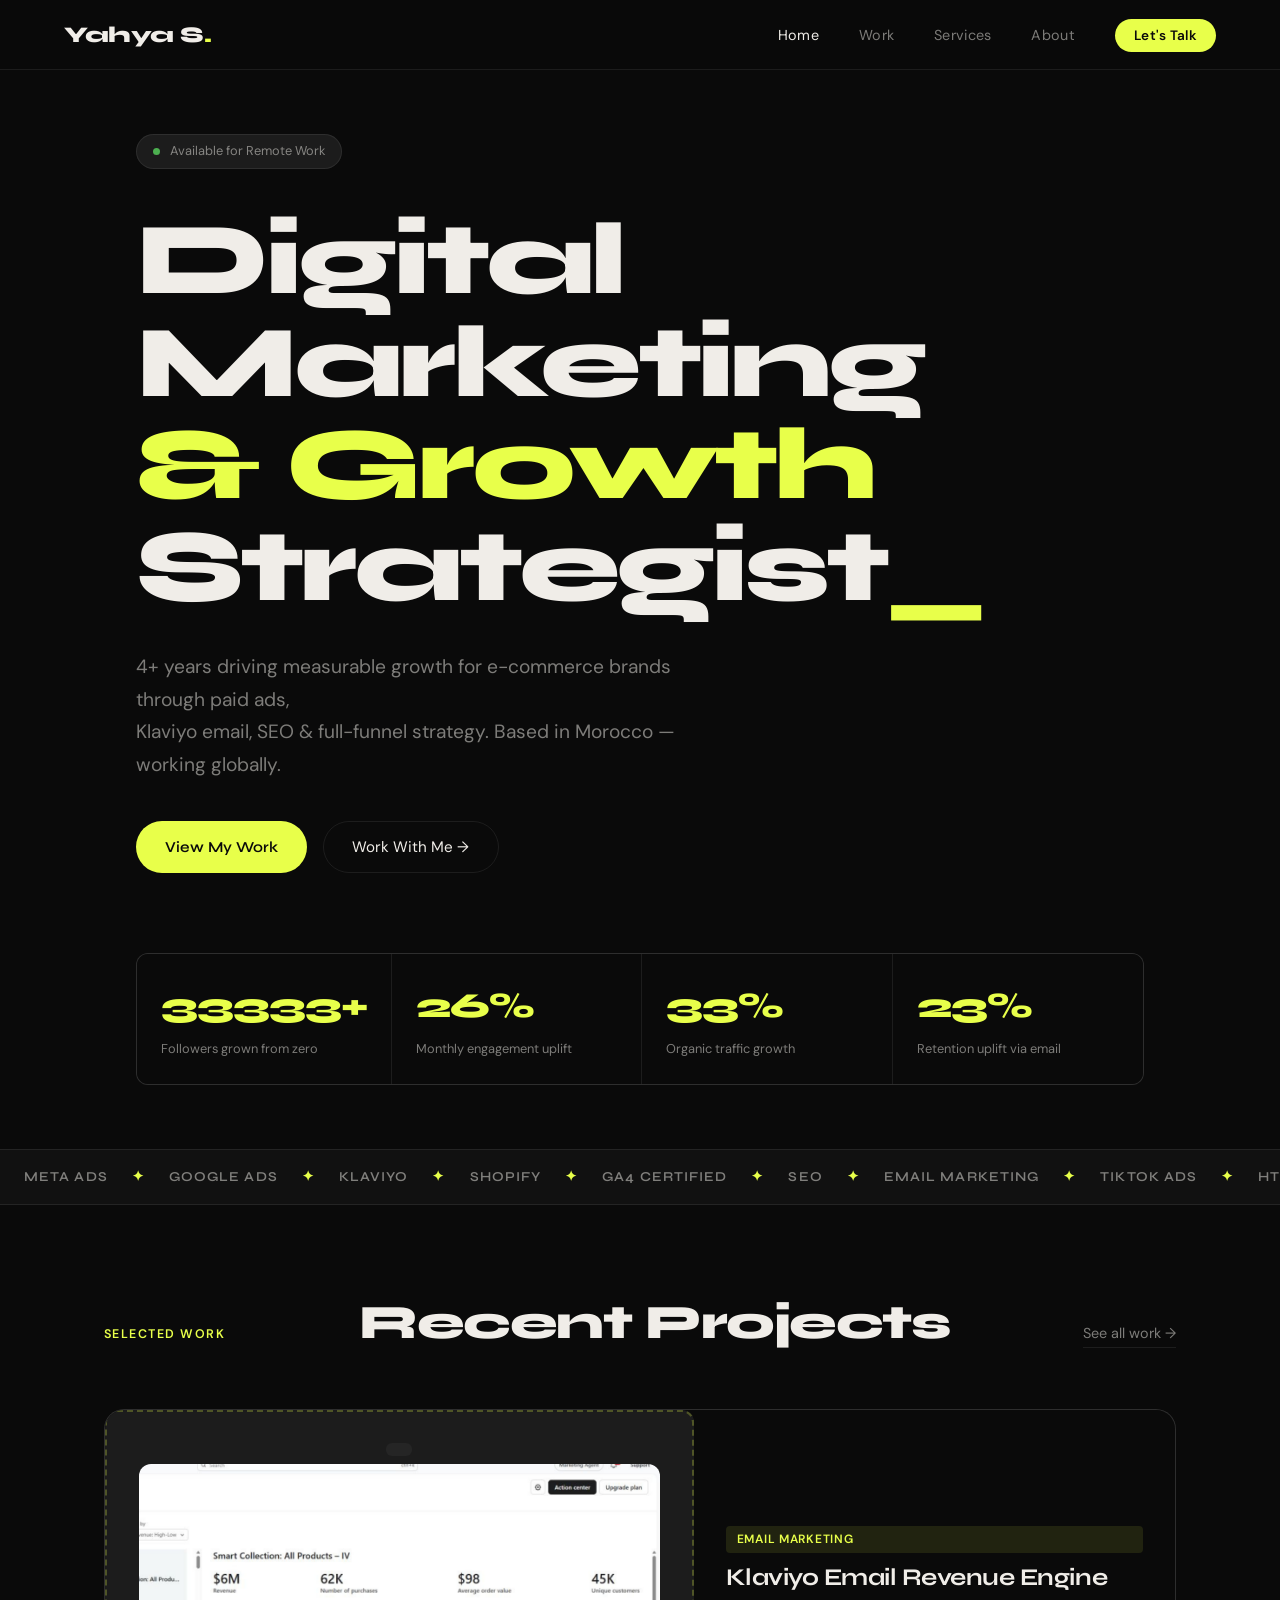
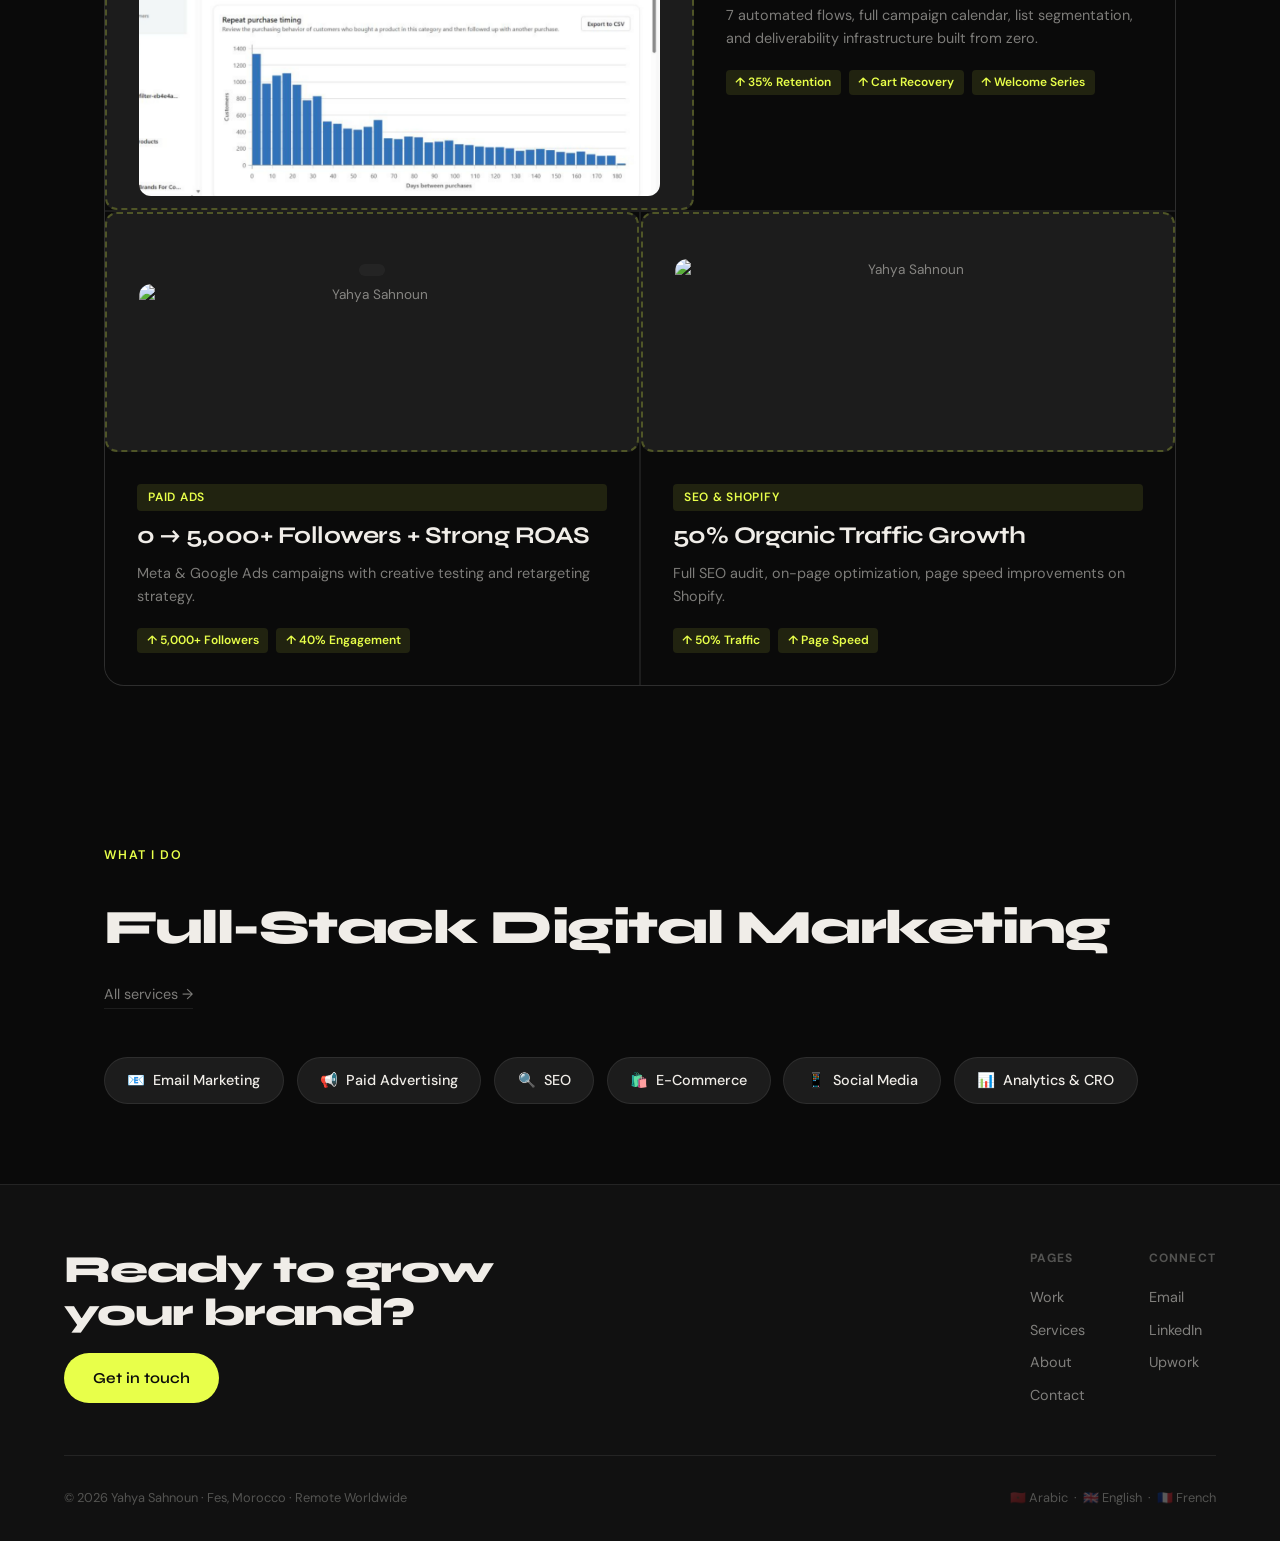
==== commit c0490dc8: "Update index.html" ====
--- a/index.html
+++ b/index.html
@@ -118,7 +118,7 @@
               <div class="media-placeholder">
                   <div class="placeholder-icon"></div>
                   <span class="placeholder-hint"></span>
-                  <img src="file://C:\Users\hp\Downloads\portfolio\assets\Klaviyo dashboard.png" alt="Yahya Sahnoun">
+                  <img src="assets\Klaviyo dashboard.png" alt="Yahya Sahnoun">
 
 
               </div>
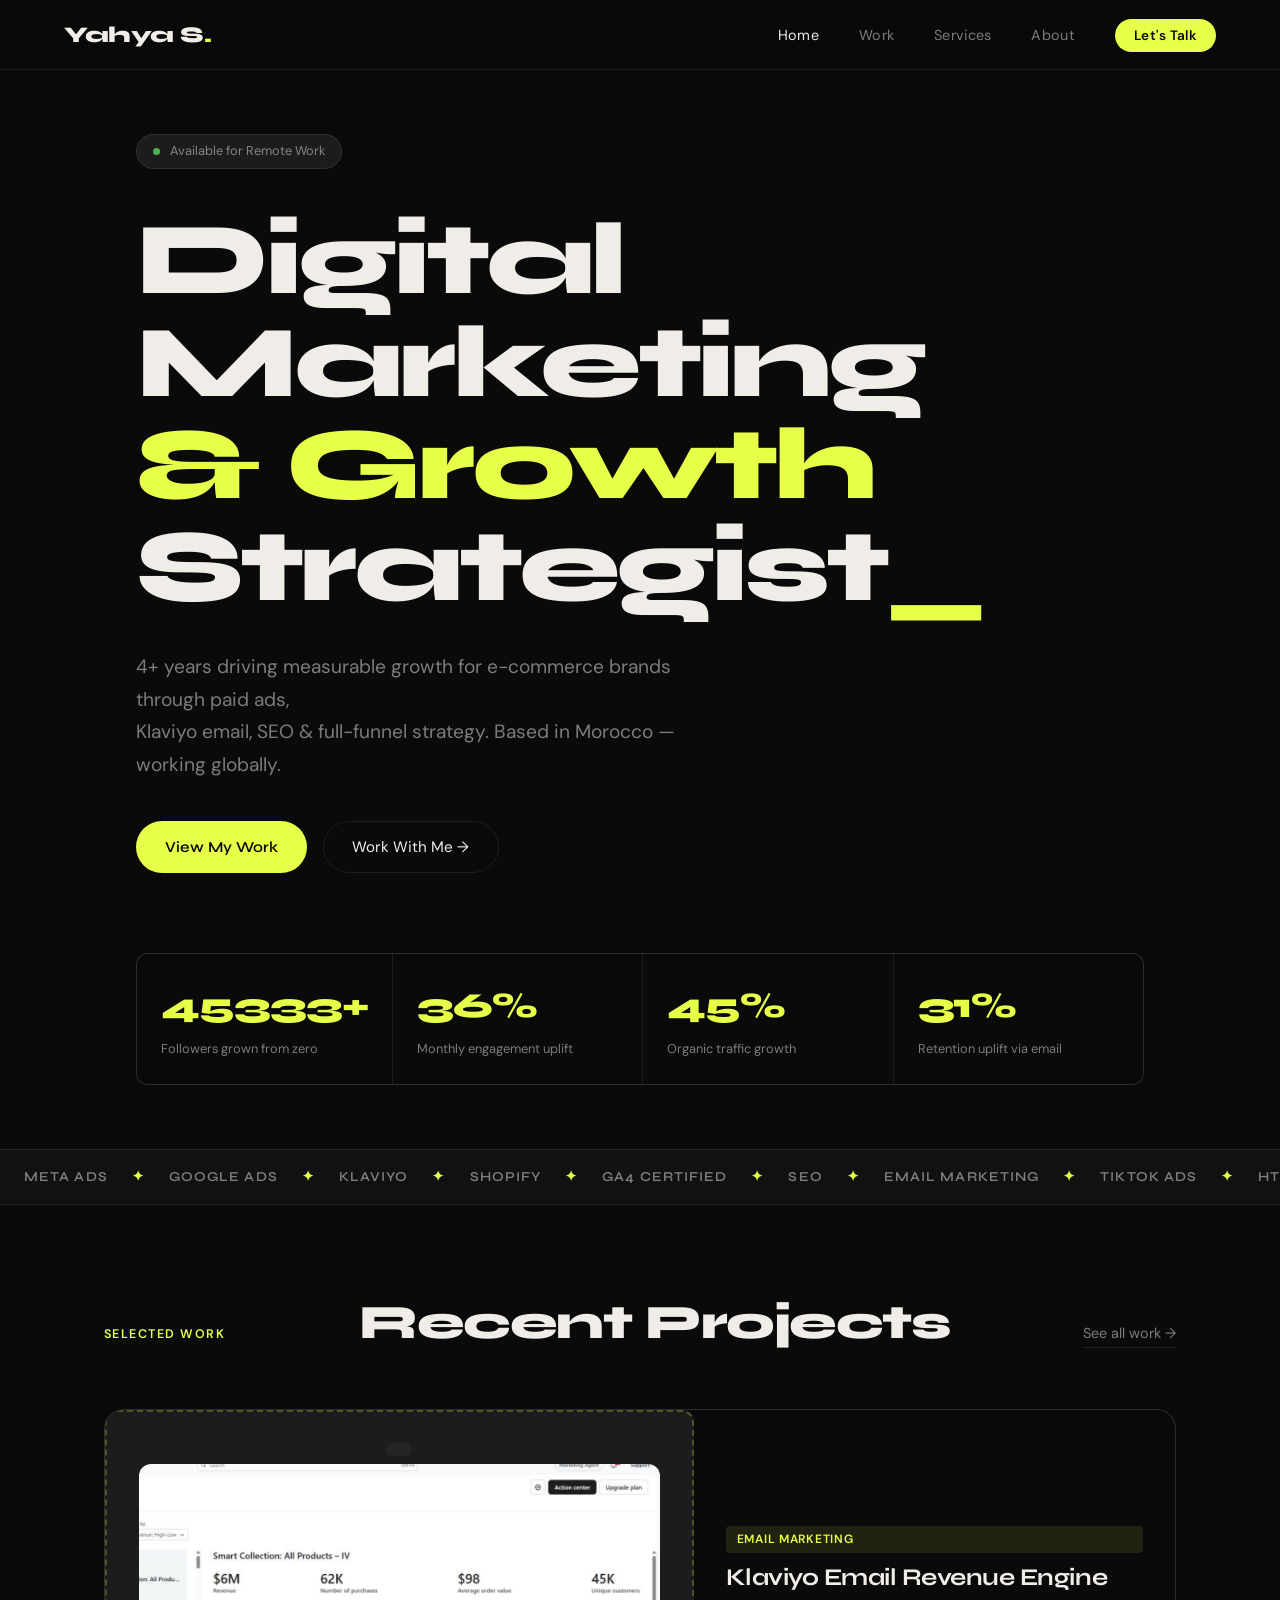
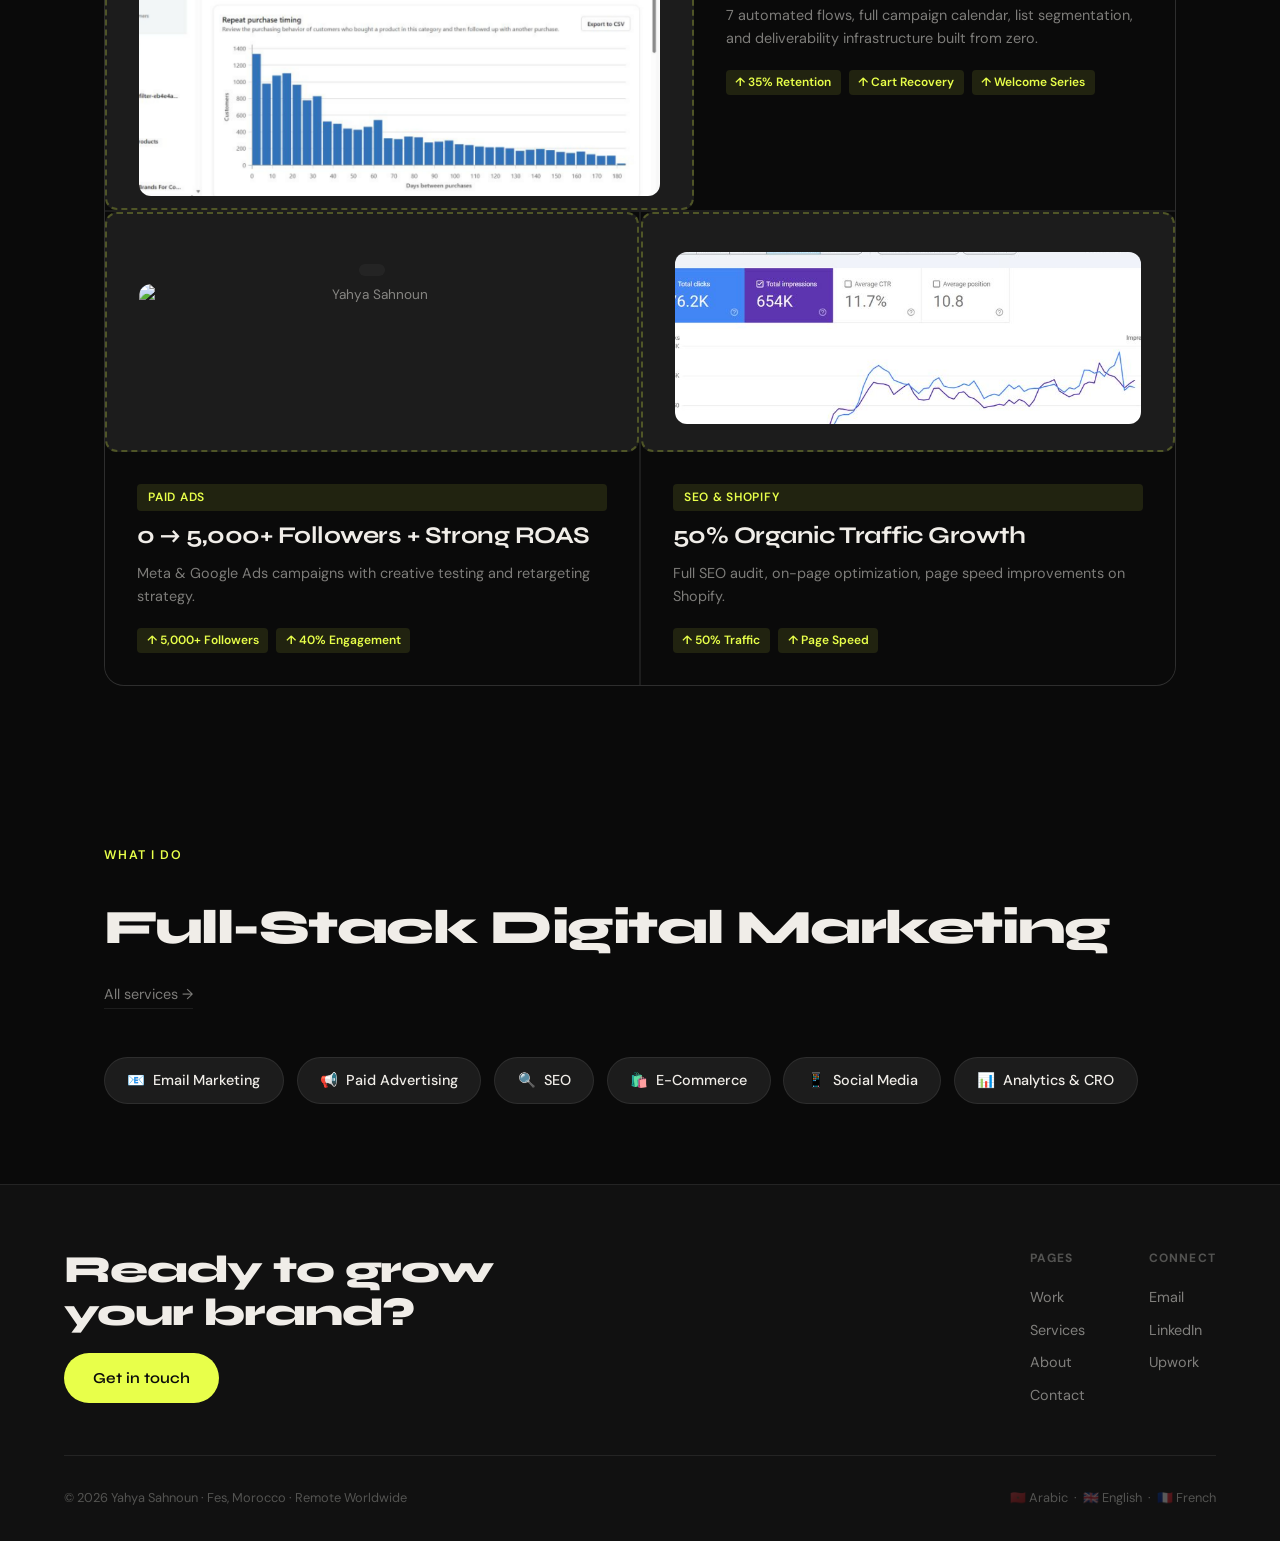
==== commit f38dd89f: "Update index.html" ====
--- a/index.html
+++ b/index.html
@@ -162,7 +162,7 @@
               <!-- REPLACE: Add your Google Search Console / Analytics growth chart Recommended: 800×600px PNG/JPG  🔍-->
               <div class="media-placeholder">
                   <div class="placeholder-icon"></div>
-                  <img src="file://C:\Users\hp\Downloads\portfolio\assets\8f2262baf67562f530fa0a3e103a25ca.jpg" alt="Yahya Sahnoun">
+                  <img src="assets/8f2262baf67562f530fa0a3e103a25ca.jpg" alt="Yahya Sahnoun">
 
               </div>
           </div>
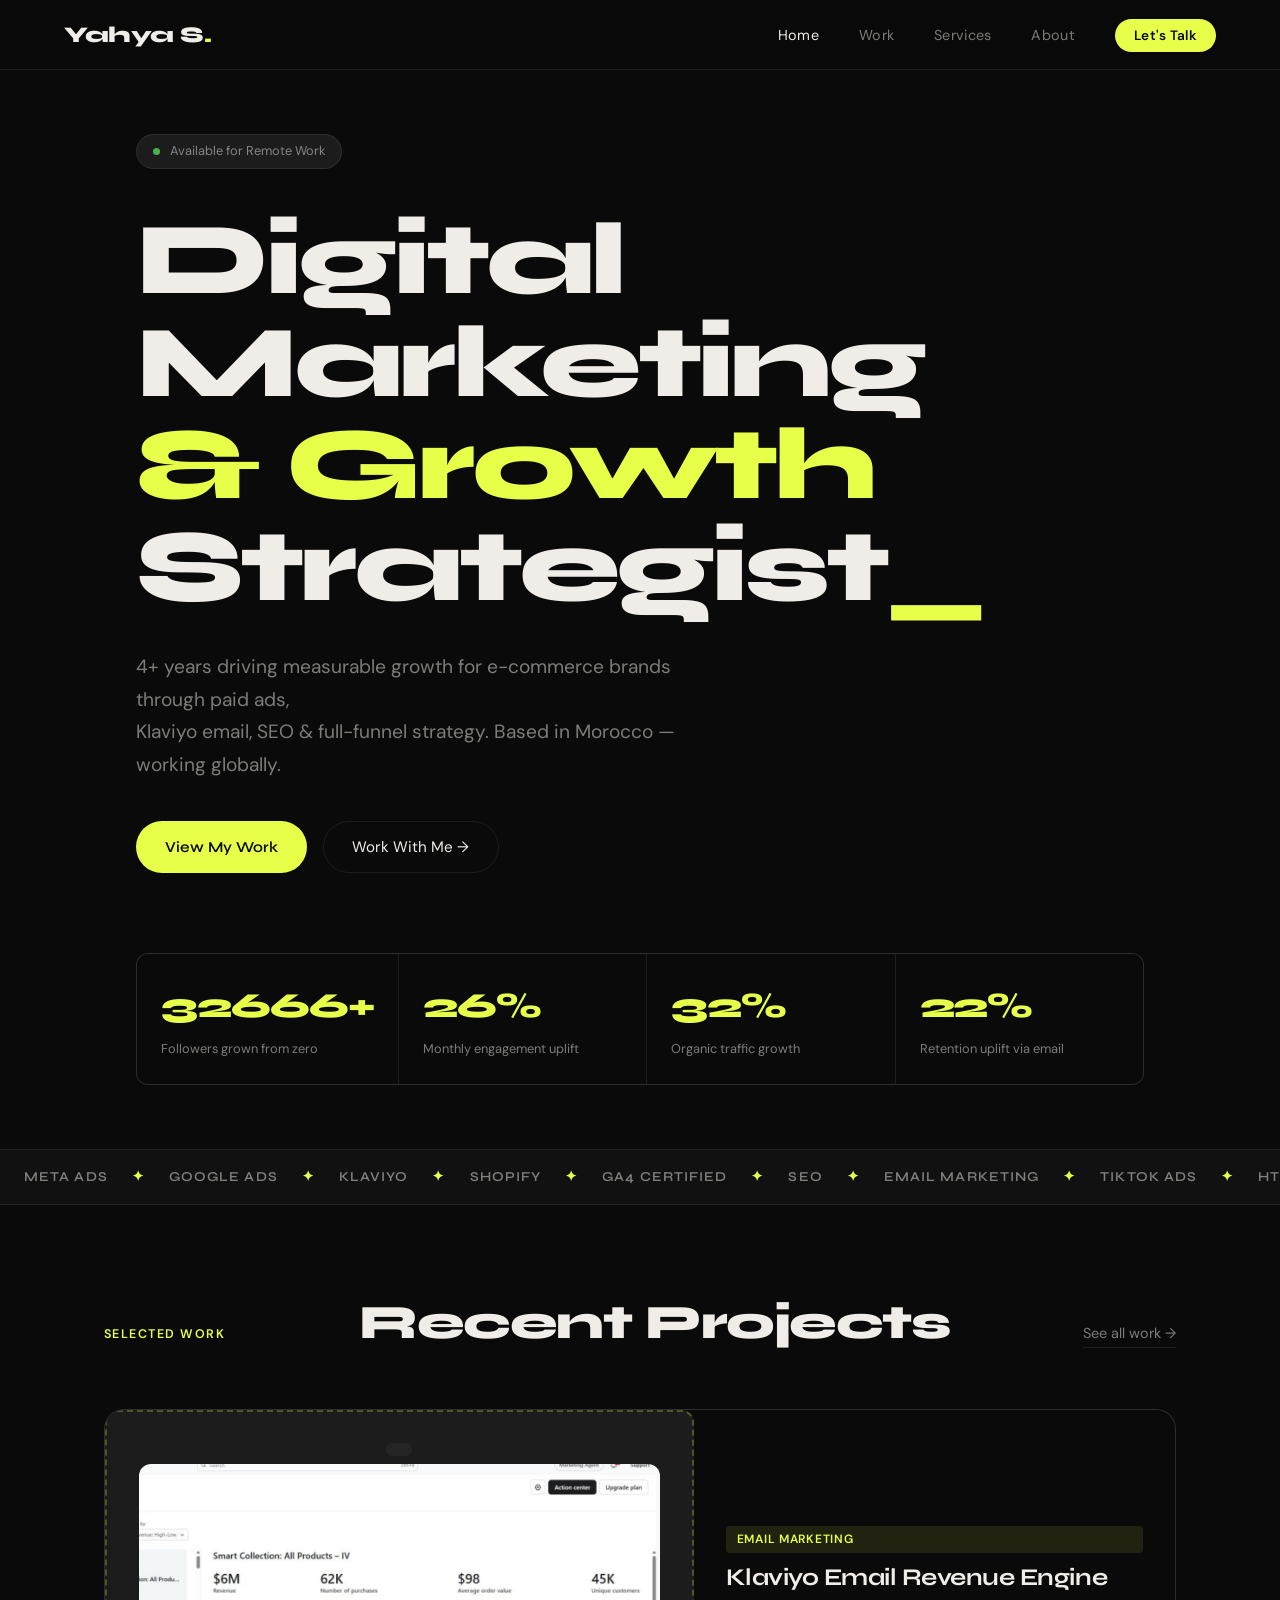
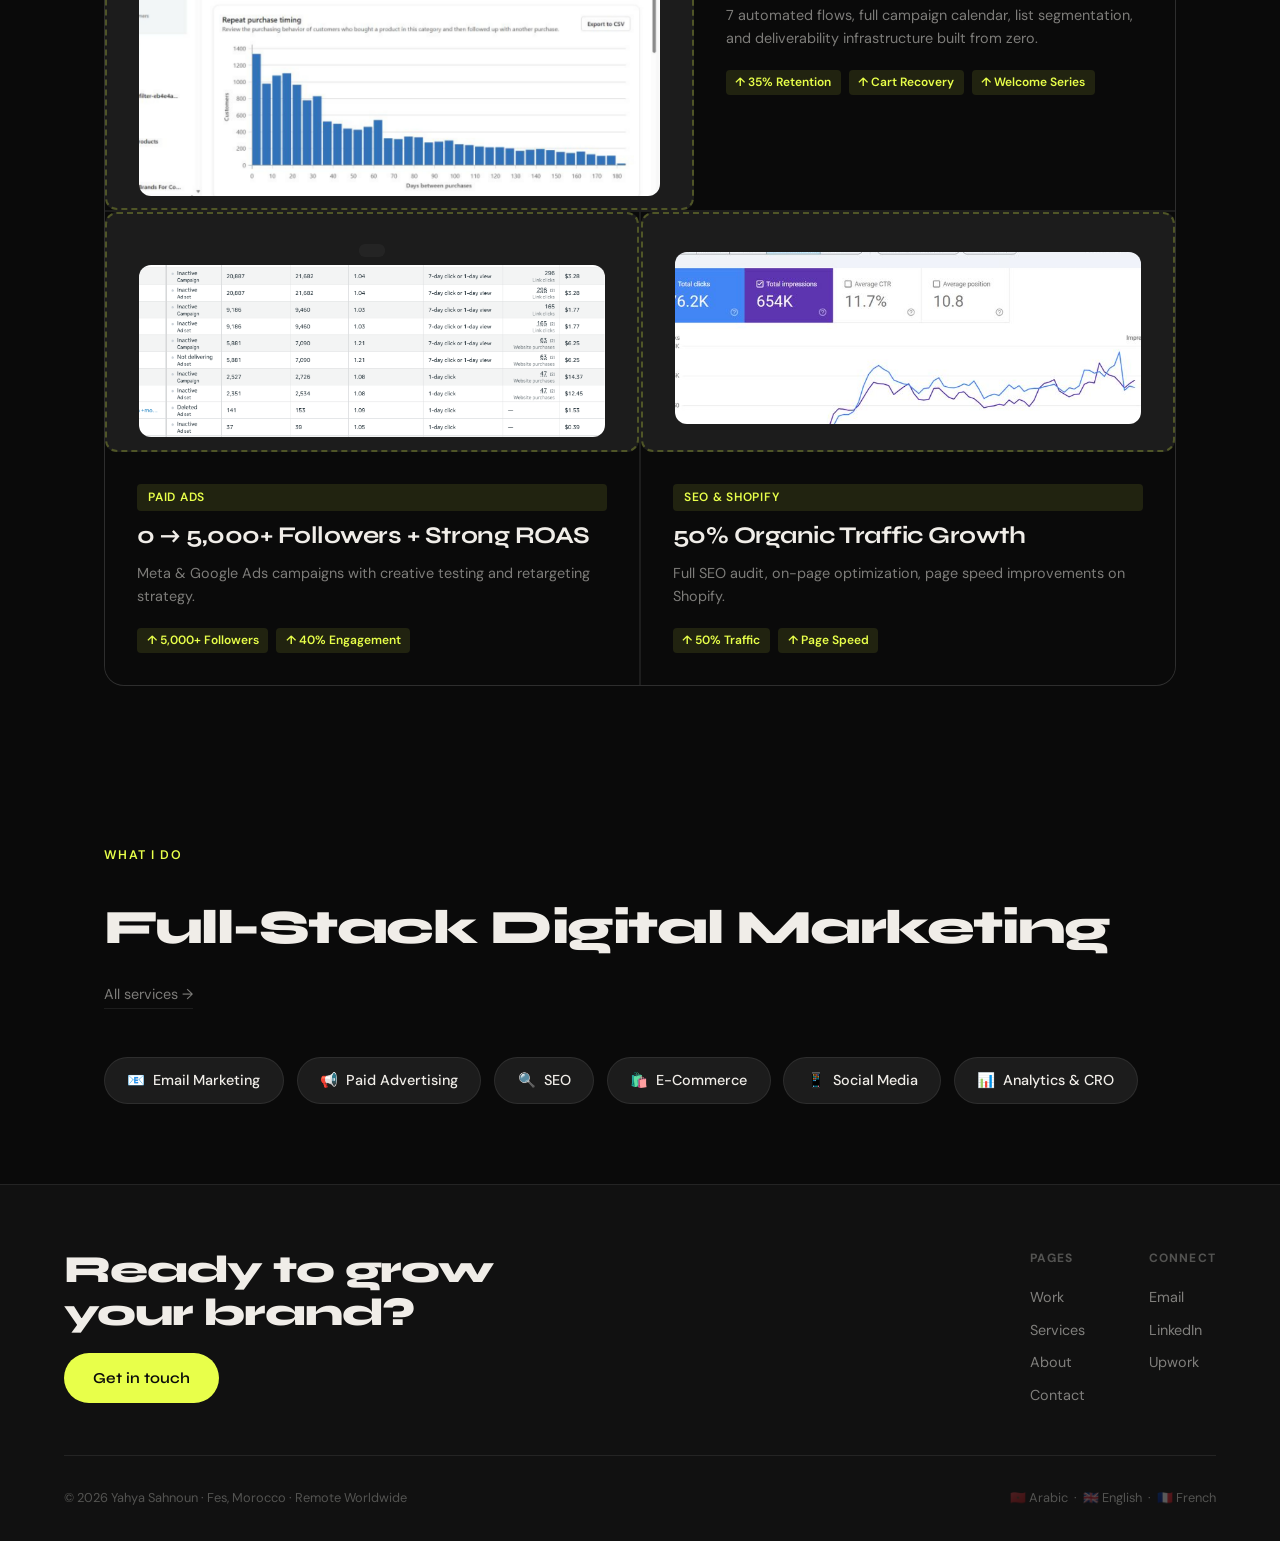
==== commit 835420e7: "Update index.html" ====
--- a/index.html
+++ b/index.html
@@ -141,7 +141,7 @@
               <div class="media-placeholder">
                   <div class="placeholder-icon"></div>
                   <span class="placeholder-hint"></span>
-                  <img src="file://C:\Users\hp\Downloads\portfolio\assets\ads.png" alt="Yahya Sahnoun">
+                  <img src="assets\ads.png" alt="Yahya Sahnoun">
 
 
               </div>
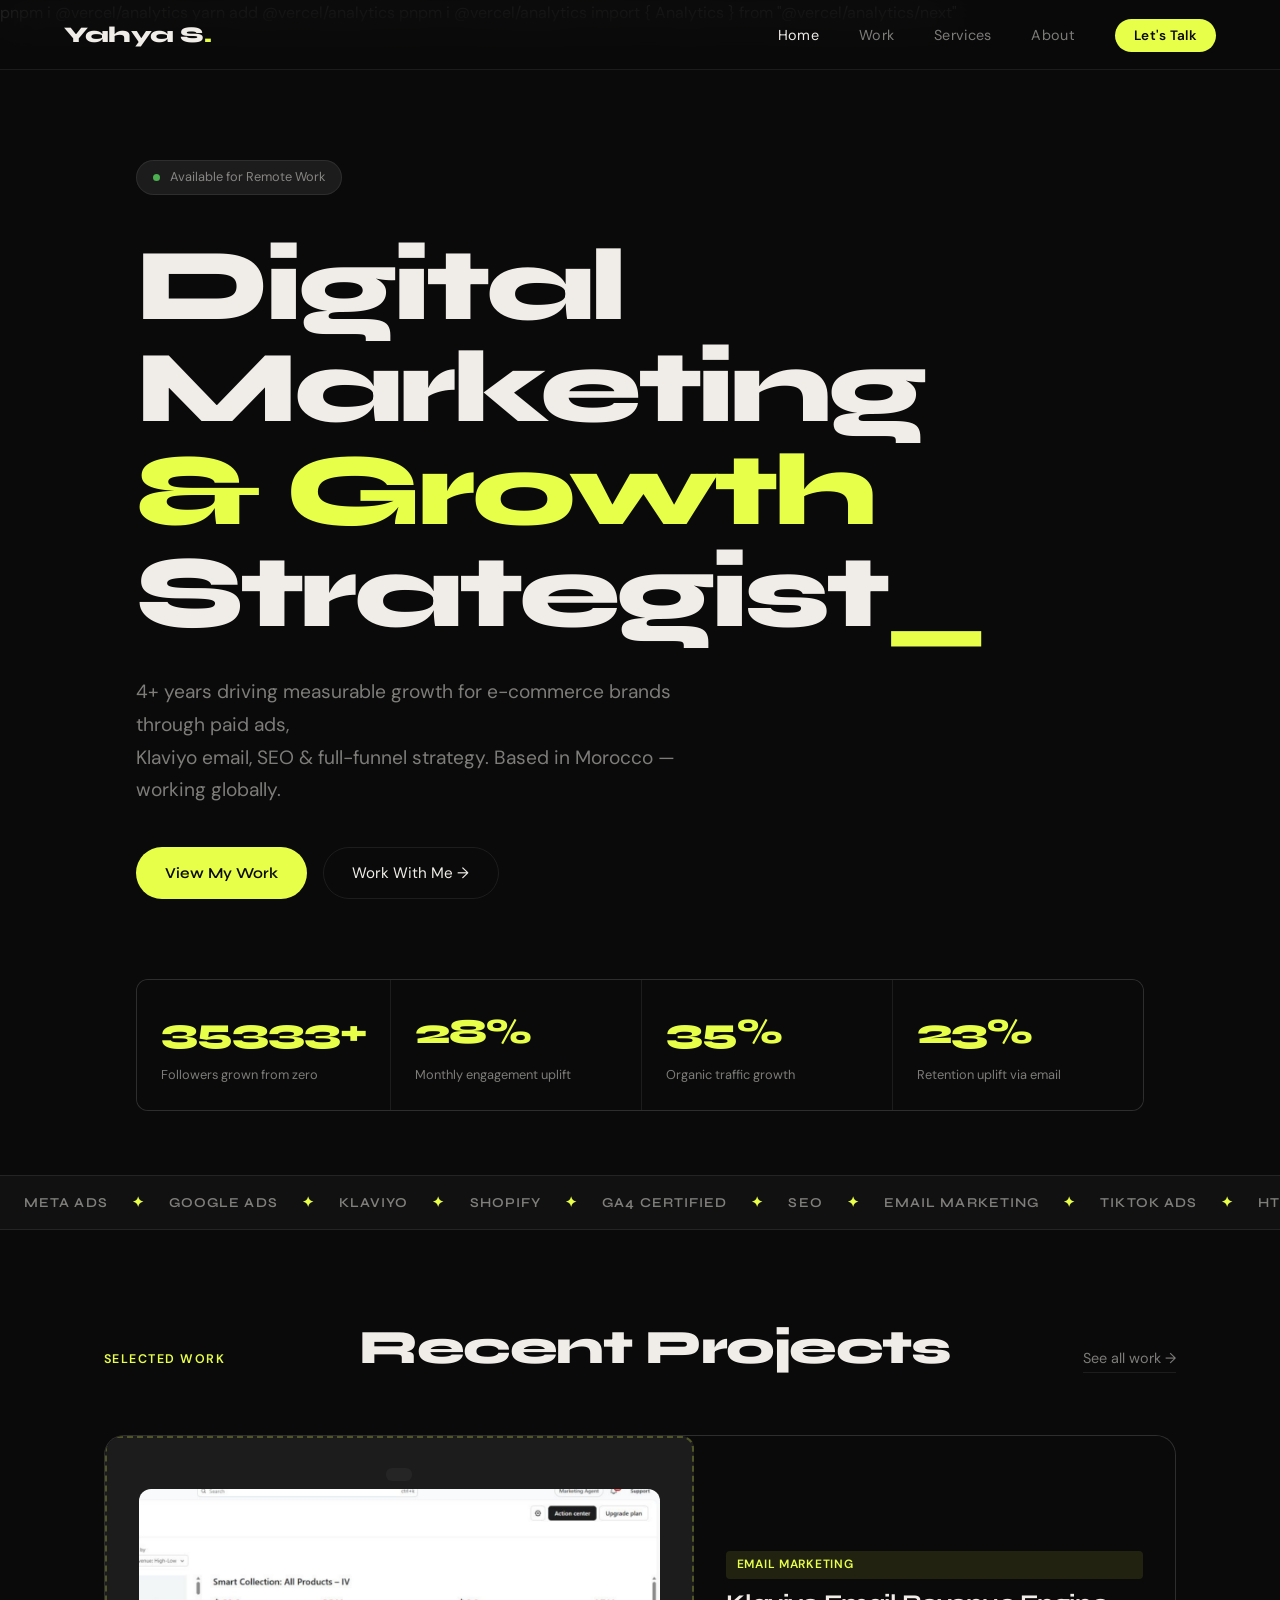
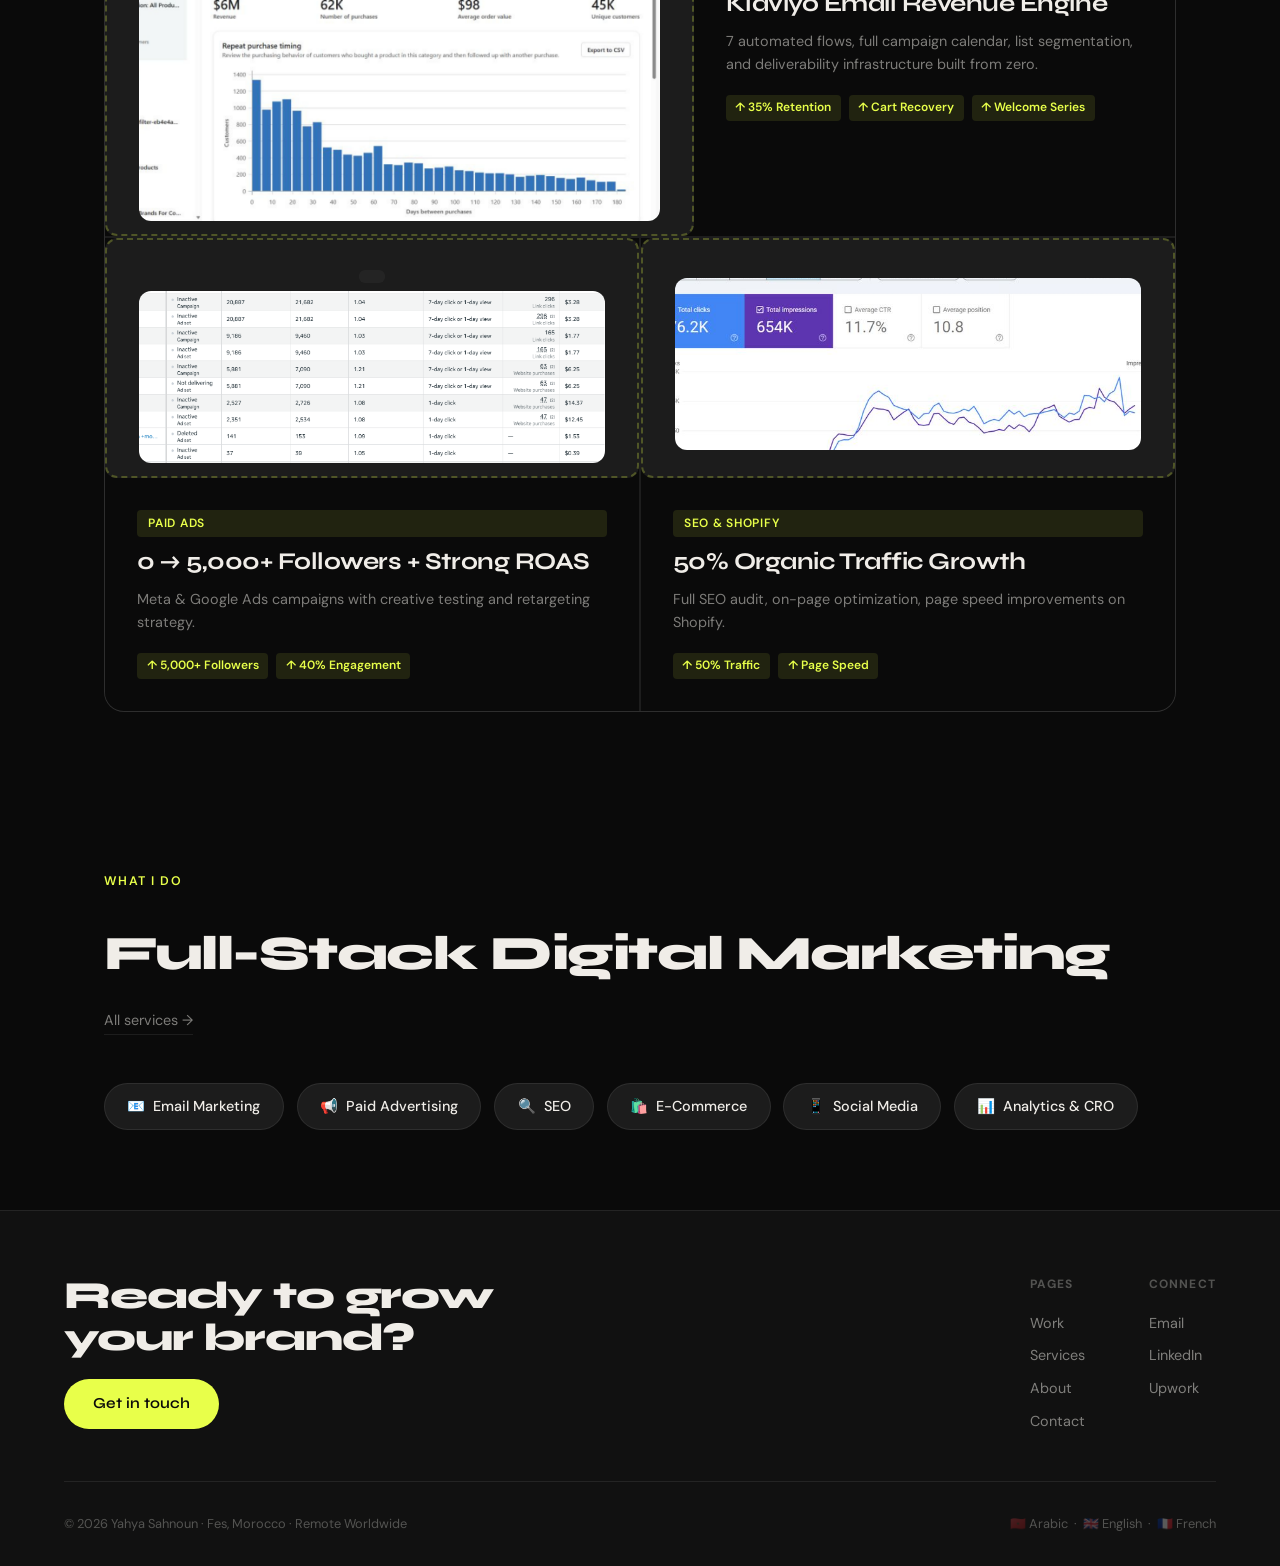
==== commit 899ab874: "Update index.html" ====
--- a/index.html
+++ b/index.html
@@ -7,6 +7,10 @@
   <link rel="preconnect" href="https://fonts.googleapis.com">
   <link href="https://fonts.googleapis.com/css2?family=Syne:wght@400;600;700;800&family=DM+Sans:ital,opsz,wght@0,9..40,300;0,9..40,400;0,9..40,500;1,9..40,300&display=swap" rel="stylesheet">
   <link rel="stylesheet" href="style.css" />
+  pnpm i @vercel/analytics
+  yarn add @vercel/analytics
+  pnpm i @vercel/analytics
+  import { Analytics } from "@vercel/analytics/next"
 </head>
 <body>
 
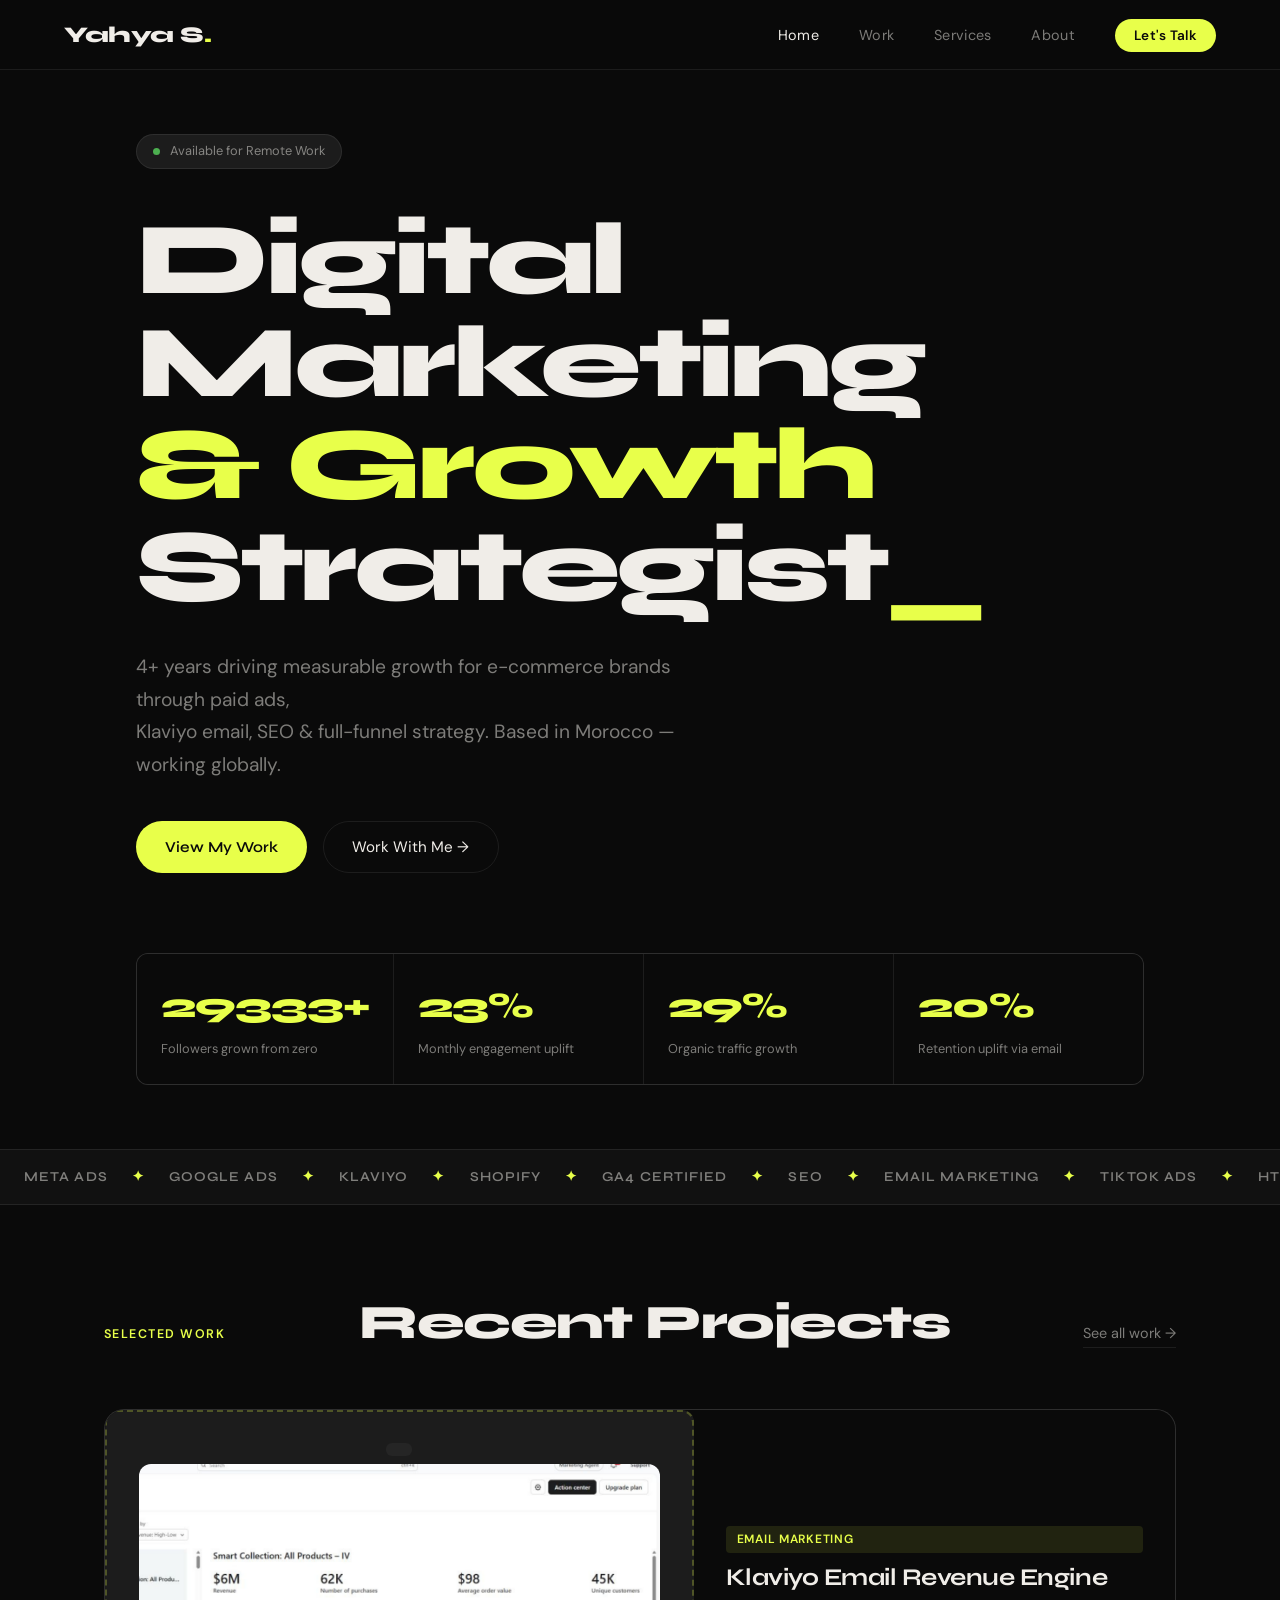
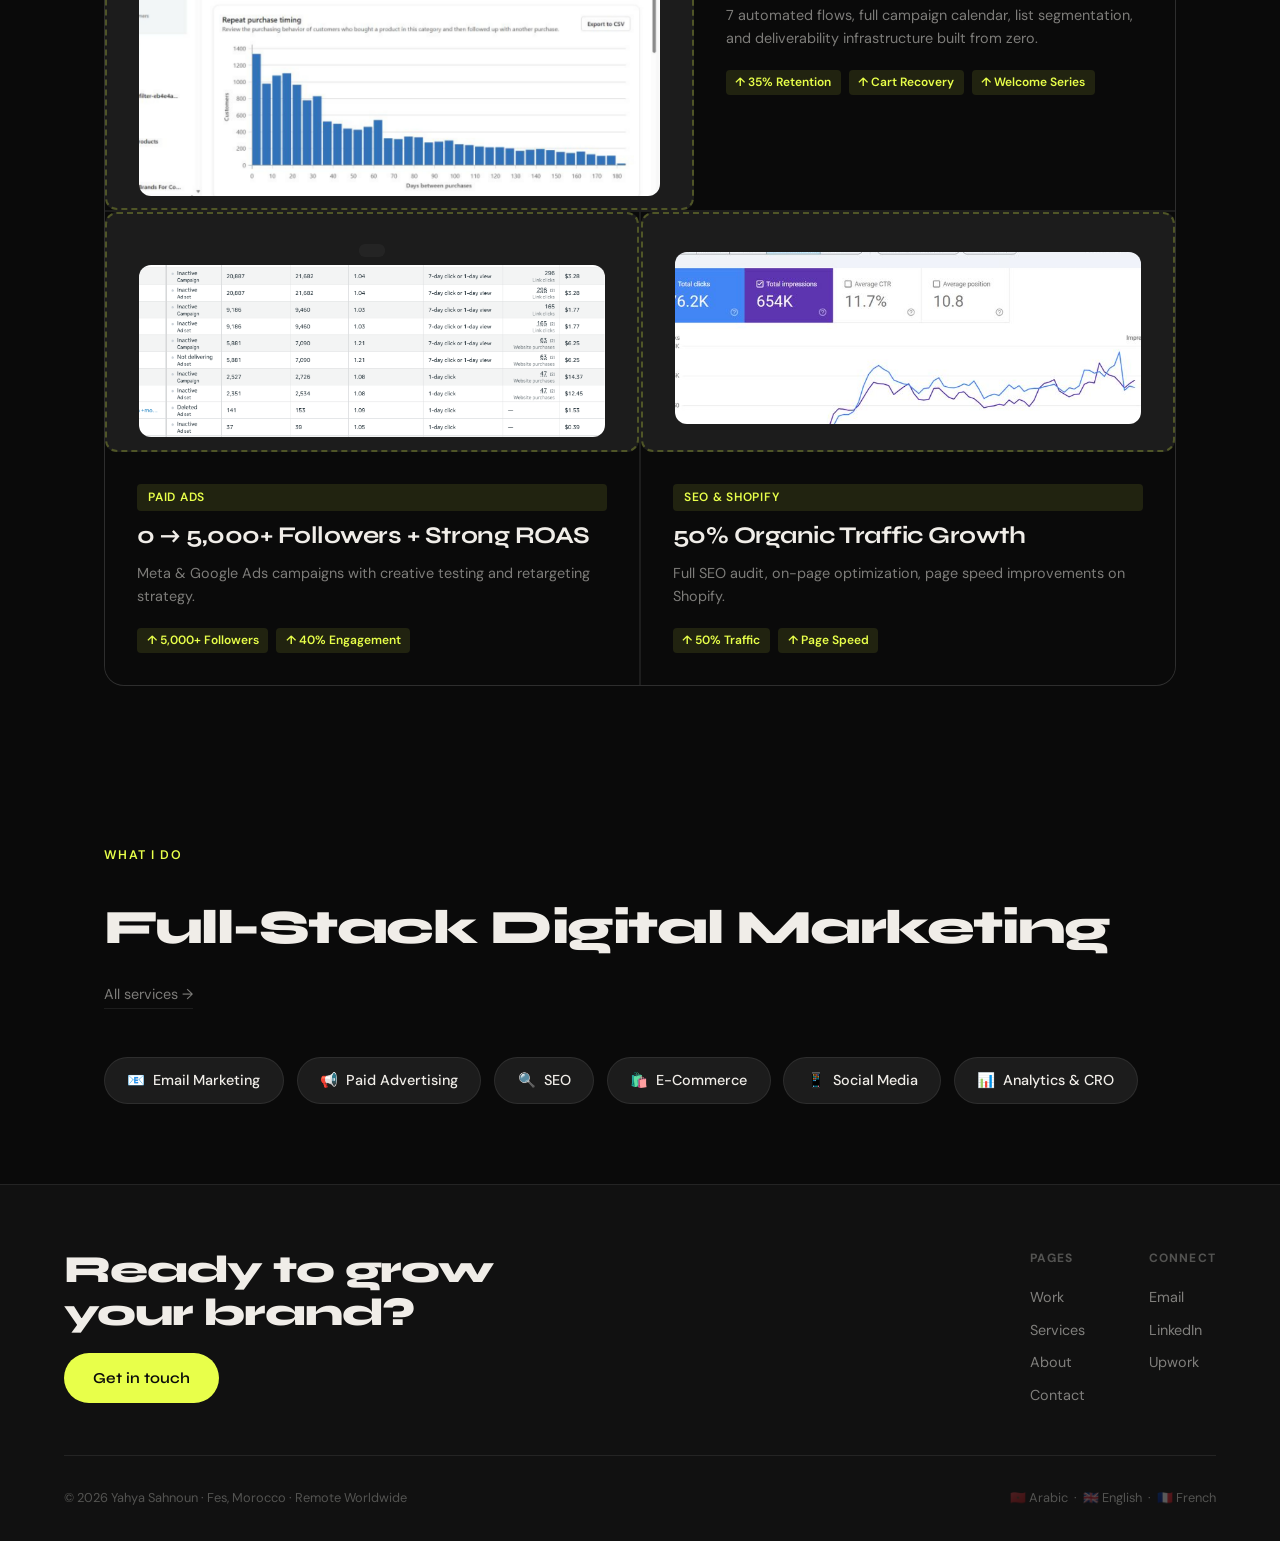
==== commit 832b95dc: "Update index.html" ====
--- a/index.html
+++ b/index.html
@@ -7,10 +7,11 @@
   <link rel="preconnect" href="https://fonts.googleapis.com">
   <link href="https://fonts.googleapis.com/css2?family=Syne:wght@400;600;700;800&family=DM+Sans:ital,opsz,wght@0,9..40,300;0,9..40,400;0,9..40,500;1,9..40,300&display=swap" rel="stylesheet">
   <link rel="stylesheet" href="style.css" />
-  pnpm i @vercel/analytics
-  yarn add @vercel/analytics
-  pnpm i @vercel/analytics
-  import { Analytics } from "@vercel/analytics/next"
+<!-- Vercel Web Analytics -->
+<script>
+  window.va = window.va || function () { (window.vaq = window.vaq || []).push(arguments); };
+</script>
+<script defer src="/_vercel/insights/script.js"></script>
 </head>
 <body>
 
